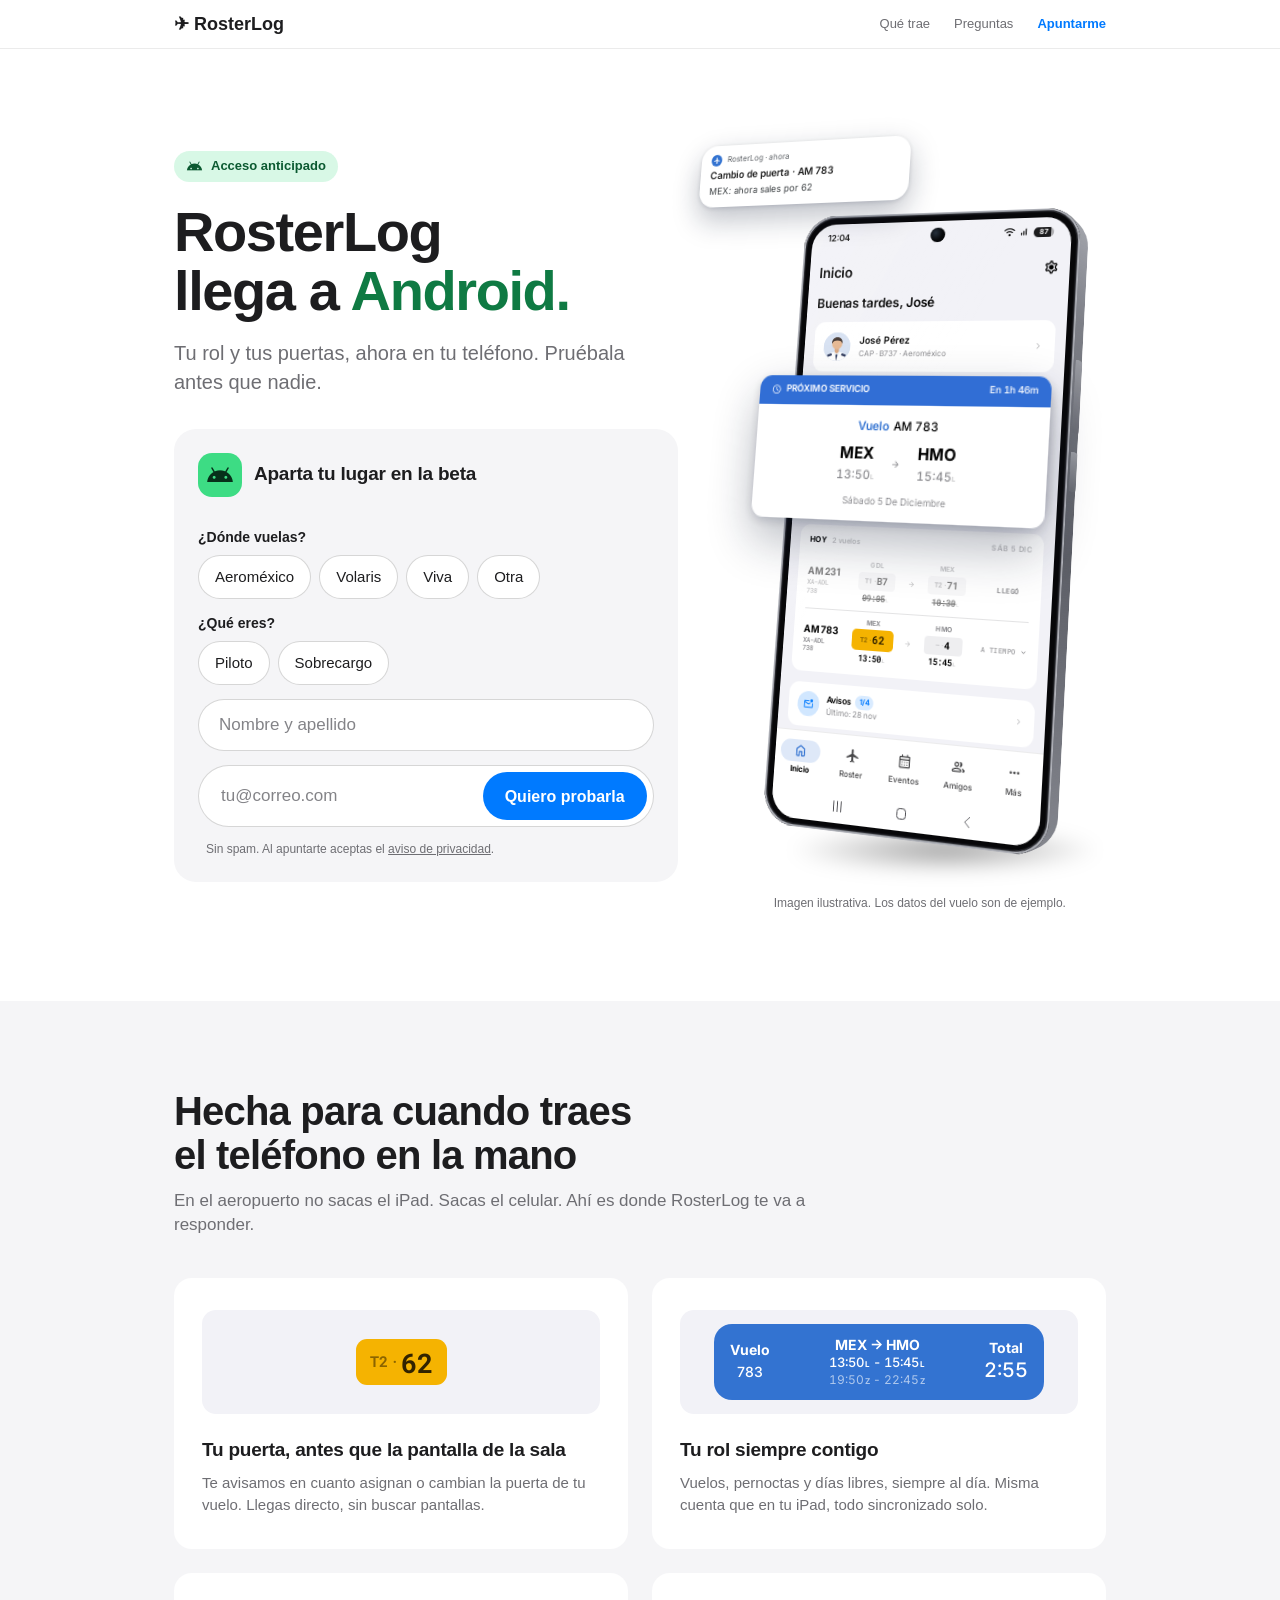
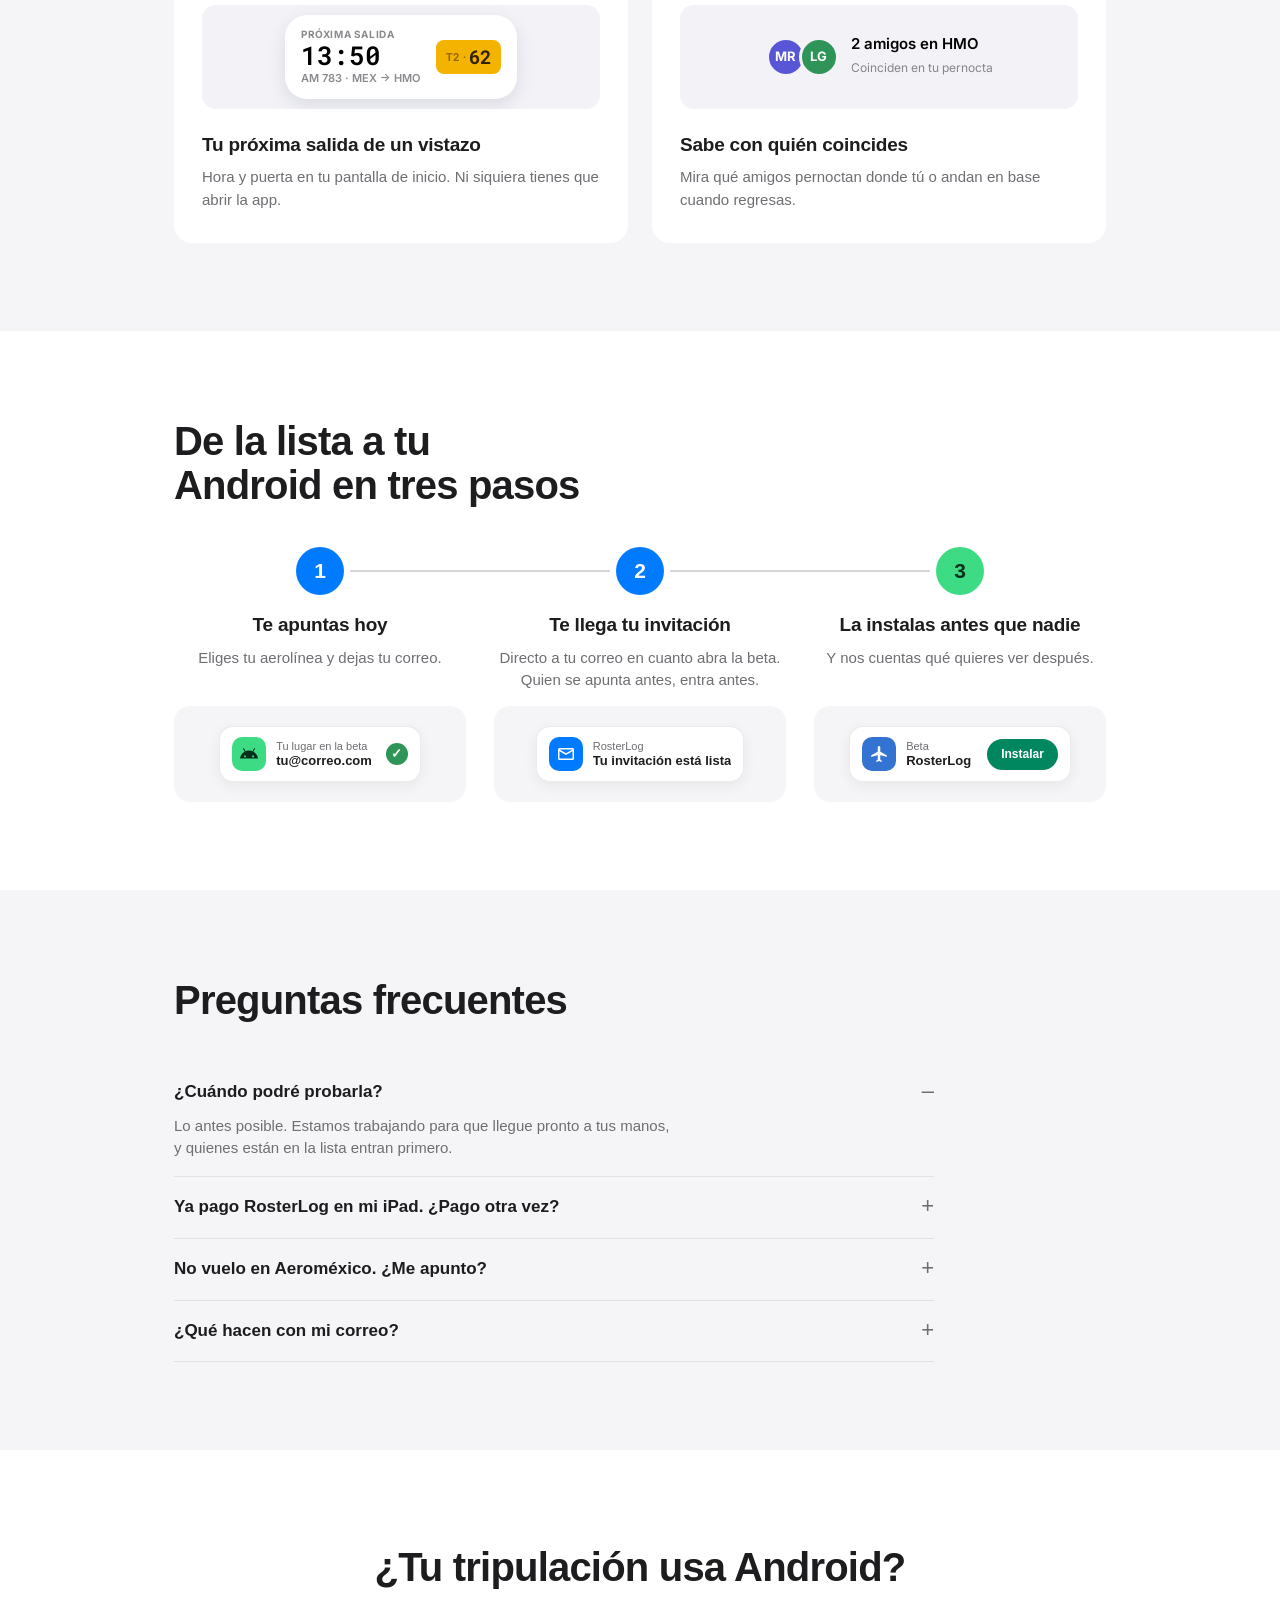
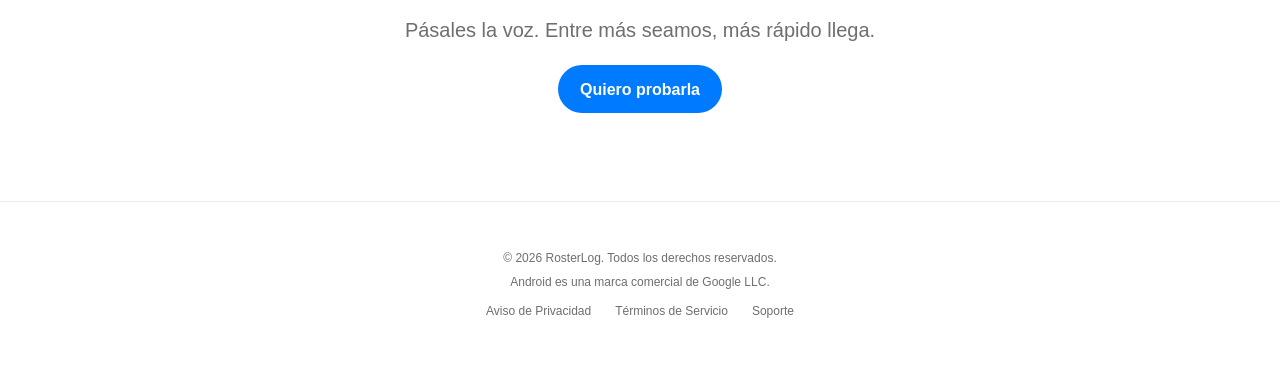
==== android.html @ 56622bab "feat(android): landing de acceso anticipado en /android Formulario (aerolínea, puesto, nombre, corre" ====
<!DOCTYPE html>
<html lang="es" data-endpoint="https://us-central1-rosterlog-app.cloudfunctions.net/androidWaitlistJoin">
<head>
    <meta charset="UTF-8">
    <meta name="viewport" content="width=device-width, initial-scale=1.0, viewport-fit=cover">
    <title>RosterLog para Android — Acceso anticipado</title>
    <meta name="description" content="RosterLog llega a Android. Tu rol y tus puertas en tu teléfono. Apúntate y pruébala antes que nadie.">
    <meta name="theme-color" content="#3DDC84">
    <link rel="canonical" href="https://rosterlog.app/android">
    <!-- Open Graph: es la vista previa que arma WhatsApp al compartir el enlace -->
    <meta property="og:type" content="website">
    <meta property="og:site_name" content="RosterLog">
    <meta property="og:title" content="RosterLog llega a Android">
    <meta property="og:description" content="Tu rol y tus puertas, ahora en tu teléfono. Apúntate y pruébala antes que nadie.">
    <meta property="og:url" content="https://rosterlog.app/android">
    <meta property="og:image" content="https://rosterlog.app/assets/og-android.png">
    <meta property="og:image:width" content="1200">
    <meta property="og:image:height" content="630">
    <meta property="og:image:alt" content="RosterLog en un teléfono Android con la puerta de salida en amarillo">
    <meta property="og:locale" content="es_MX">
    <meta name="twitter:card" content="summary_large_image">
    <meta name="twitter:title" content="RosterLog llega a Android">
    <meta name="twitter:description" content="Tu rol y tus puertas, ahora en tu teléfono. Apúntate y pruébala antes que nadie.">
    <meta name="twitter:image" content="https://rosterlog.app/assets/og-android.png">
    <link rel="preconnect" href="https://fonts.googleapis.com">
    <link rel="preconnect" href="https://fonts.gstatic.com" crossorigin>
    <!-- Analytics (privacy-friendly, sin cookies) -->
    <script defer data-domain="rosterlog.app" src="https://plausible.io/js/script.js"></script>
    <script src="assets/theme.js"></script>
    <link rel="stylesheet" href="https://fonts.googleapis.com/css2?family=Inter:wght@400;500;600;700&family=Roboto+Mono:wght@500;600&display=swap">
    <link rel="stylesheet" href="https://fonts.googleapis.com/css2?family=Material+Symbols+Rounded:opsz,wght,FILL,GRAD@24,400,1,0&icon_names=android,arrow_forward,calendar_month,chevron_right,expand_more,flight,group,home,mail,mark_email_unread,more_horiz,schedule,settings,signal_cellular_alt,wifi&display=block">
<style>
/* Tokens del sitio rosterlog.app (index.html), tal cual */
:root {
  --bg: #ffffff;
  --bg-alt: #f5f5f7;
  --text: #1d1d1f;
  --text-secondary: #6e6e73;
  --accent: #007aff;
  --accent-hover: #0056cc;
  --accent-soft: rgba(0,122,255,0.10);
  --card-bg: #ffffff;
  --border: rgba(0,0,0,0.08);
  --field-border: rgba(0,0,0,0.16);
  --nav-bg: rgba(255,255,255,0.72);
  --ok: #2E9457;
  --danger: #D93838;
  --demo-bg: #fff7e6;
  --demo-text: #7a5a12;
  --android: #0f7a43;
  --android-soft: rgba(61,220,132,0.20);
  --android-ink: #0b5a31;
}
@media (prefers-color-scheme: dark) {
  :root:not([data-theme="light"]) {
    --bg: #000000;
    --bg-alt: #1c1c1e;
    --text: #f5f5f7;
    --text-secondary: #98989d;
    --accent: #0a84ff;
    --accent-hover: #409cff;
    --accent-soft: rgba(10,132,255,0.16);
    --card-bg: #1c1c1e;
    --border: rgba(255,255,255,0.10);
    --field-border: rgba(255,255,255,0.22);
    --nav-bg: rgba(0,0,0,0.72);
    --ok: #4cc47f;
    --danger: #ff6b6b;
    --demo-bg: #2b2413;
    --demo-text: #e9c97a;
    --android: #3DDC84;
    --android-soft: rgba(61,220,132,0.16);
    --android-ink: #3DDC84;
  }
}
:root[data-theme="dark"] {
  --bg: #000000;
  --bg-alt: #1c1c1e;
  --text: #f5f5f7;
  --text-secondary: #98989d;
  --accent: #0a84ff;
  --accent-hover: #409cff;
  --accent-soft: rgba(10,132,255,0.16);
  --card-bg: #1c1c1e;
  --border: rgba(255,255,255,0.10);
  --field-border: rgba(255,255,255,0.22);
  --nav-bg: rgba(0,0,0,0.72);
  --ok: #4cc47f;
  --danger: #ff6b6b;
  --demo-bg: #2b2413;
  --demo-text: #e9c97a;
  --android: #3DDC84;
  --android-soft: rgba(61,220,132,0.16);
  --android-ink: #3DDC84;
}

* { box-sizing: border-box; margin: 0; padding: 0; }
[hidden] { display: none !important; }
body {
  font-family: -apple-system, BlinkMacSystemFont, "SF Pro Display", "SF Pro Text", "Helvetica Neue", Roboto, Arial, sans-serif;
  background: var(--bg);
  color: var(--text);
  font-size: 17px;
  line-height: 1.45;
  -webkit-font-smoothing: antialiased;
}
.wrap { max-width: 980px; margin: 0 auto; padding-inline: 24px; }
@media (max-width: 480px) { .wrap { padding-inline: 16px; } }
a { color: var(--accent); }
:focus-visible { outline: 3px solid var(--accent); outline-offset: 2px; border-radius: 6px; }

/* Nav del sitio */
.nav {
  position: sticky; top: env(safe-area-inset-top, 0px); z-index: 10;
  background: var(--nav-bg);
  -webkit-backdrop-filter: saturate(180%) blur(20px);
  backdrop-filter: saturate(180%) blur(20px);
  border-bottom: 1px solid var(--border);
}
.nav .wrap { display: flex; align-items: center; justify-content: space-between; height: 48px; gap: 16px; }
.logo { font-size: 18px; font-weight: 700; color: var(--text); text-decoration: none; display: flex; align-items: center; gap: 8px; }
.nav-links { display: flex; align-items: center; gap: 24px; }
.nav-links a { font-size: 13px; color: var(--text-secondary); text-decoration: none; }
.nav-links a:hover { color: var(--text); }
.nav-links a.nav-cta { color: var(--accent); font-weight: 600; }
@media (max-width: 560px) { .nav-links a.hide-sm { display: none; } }

/* Hero */
.hero { padding-block: 72px 88px; overflow-x: clip; }
.hero-grid {
  display: grid; gap: 56px; align-items: center;
  grid-template-columns: minmax(0, 1.15fr) minmax(0, 0.85fr);
}
@media (max-width: 820px) {
  .hero { padding-block: 44px 64px; }
  .hero-grid { grid-template-columns: minmax(0, 1fr); gap: 48px; }
}
.badge {
  display: inline-flex; align-items: center; gap: 8px;
  font-size: 13px; font-weight: 600; color: var(--accent);
  background: var(--accent-soft); padding: 6px 12px; border-radius: 999px;
}
h1 {
  font-size: clamp(36px, 5.4vw, 56px); font-weight: 600;
  line-height: 1.05; letter-spacing: -0.025em;
  margin-block: 20px 18px; text-wrap: balance;
}
.lead { font-size: clamp(17px, 1.9vw, 20px); color: var(--text-secondary); max-width: 34em; }

/* Formulario: un solo campo, luego dos toques opcionales */
.badge { color: var(--android-ink); background: var(--android-soft); }
.badge .ms { font-size: 17px; }
h1 .droid { color: var(--android); }
.card { margin-top: 32px; background: var(--bg-alt); border-radius: 22px; padding: 24px; }
@media (max-width: 480px) { .card { padding: 18px; } }
.card-h { display: flex; align-items: center; gap: 12px; margin-bottom: 16px; }
.card-h .droid-i { width: 44px; height: 44px; border-radius: 14px; background: #3DDC84; color: #07301a; display: grid; place-items: center; flex: none; }
.card-h .droid-i .ms { font-size: 28px; }
.card-h b { display: block; font-size: 19px; font-weight: 600; letter-spacing: -0.012em; line-height: 1.2; }
.card-h span.s { font-size: 14px; color: var(--text-secondary); }
form { display: grid; gap: 14px; }
.pill-in { display: flex; gap: 8px; background: var(--card-bg); border: 1.5px solid var(--field-border); border-radius: 999px; padding: 6px; }
.pill-in:focus-within { border-color: var(--accent); box-shadow: 0 0 0 3px var(--accent-soft); }
.pill-in input { flex: 1; min-width: 0; height: 48px; padding-inline: 16px; border: 0; background: transparent; font: inherit; font-size: 17px; color: var(--text); outline: none; border-radius: 999px; }
.pill-in input::placeholder { color: var(--text-secondary); opacity: 0.85; }
.btn { display: inline-flex; justify-content: center; align-items: center; gap: 8px; min-height: 48px; padding: 12px 22px; border: 0; border-radius: 980px; background: var(--accent); color: #fff; font: inherit; font-size: 16px; font-weight: 600; cursor: pointer; white-space: nowrap; text-decoration: none; transition: background 0.2s ease; }
.btn:hover { background: var(--accent-hover); }
@media (max-width: 480px) {
  .pill-in { flex-direction: column; border-radius: 22px; padding: 8px; }
  .pill-in input { text-align: center; }
}
.campo input { width: 100%; height: 52px; padding-inline: 20px; font: inherit; font-size: 17px; color: var(--text); background: var(--card-bg); border: 1.5px solid var(--field-border); border-radius: 999px; outline: none; }
.campo input::placeholder { color: var(--text-secondary); opacity: 0.85; }
.campo input:focus-visible { border-color: var(--accent); box-shadow: 0 0 0 3px var(--accent-soft); }
@media (max-width: 480px) { .campo input { text-align: center; border-radius: 22px; } }
.trampa { position: absolute; left: -9999px; width: 1px; height: 1px; overflow: hidden; }
.btn[disabled] { opacity: 0.6; cursor: progress; }
.sr { position: absolute; width: 1px; height: 1px; overflow: hidden; clip-path: inset(50%); white-space: nowrap; }
.err { font-size: 13px; color: var(--danger); font-weight: 500; padding-left: 8px; }
.fine { font-size: 12px; color: var(--text-secondary); padding-left: 8px; }
.fine a { color: inherit; }

.done { display: grid; gap: 18px; }
.done-h { display: flex; align-items: center; gap: 12px; }
.done-h .check { width: 44px; height: 44px; border-radius: 50%; background: var(--ok); color: #fff; display: grid; place-items: center; font-size: 24px; font-weight: 700; flex: none; }
.done-h h2 { font-size: 21px; font-weight: 600; letter-spacing: -0.015em; line-height: 1.2; }
.done-h p { font-size: 14px; color: var(--text-secondary); }
.q { display: grid; gap: 8px; border: 0; }
.q legend { font-size: 14px; font-weight: 600; color: var(--text); margin-bottom: 8px; }
.q legend small { font-weight: 500; color: var(--text-secondary); font-size: 12px; }
.seg { display: flex; flex-wrap: wrap; gap: 8px; }
.seg input { position: absolute; opacity: 0; pointer-events: none; }
.seg label { min-height: 44px; padding: 10px 16px; display: inline-flex; align-items: center; font-size: 15px; font-weight: 500; color: var(--text); background: var(--card-bg); border: 1px solid var(--field-border); border-radius: 999px; cursor: pointer; }
@media (max-width: 480px) {
  .seg { display: grid; grid-template-columns: 1fr 1fr; }
  .seg label { justify-content: center; }
}
.seg input:checked + label { background: var(--accent); border-color: var(--accent); color: #fff; }
.seg input:focus-visible + label { outline: 3px solid var(--accent); outline-offset: 2px; }
.saved { font-size: 13px; font-weight: 600; color: var(--ok); }
.share { background: var(--card-bg); border: 1px solid var(--border); border-radius: 14px; padding: 12px 14px; font-size: 14px; color: var(--text); }
.share small { display: block; font-size: 12px; color: var(--text-secondary); margin-bottom: 4px; }

/* Galaxy S26 Ultra: cuerpo 78.1 x 163.6 x 7.9 mm, pantalla 6.9" 19.5:9 (73.4 x 159.1 mm).
   --pw = ancho del cuerpo. 1 dp = ancho de pantalla / 412. */
.phone-col { display: grid; justify-items: center; gap: 6px; }
.stage {
  --pw: min(300px, 70vw);
  --dp: calc(var(--pw) * 0.9398 / 412);
  --t: calc(var(--pw) * 0.1012);
  position: relative; display: grid; justify-items: center;
  padding-block: 84px 56px;
  perspective: 1500px; perspective-origin: 50% 42%;
}
.ground {
  position: absolute; left: 50%; bottom: 16px; width: calc(var(--pw) * 1.05); height: 46px;
  transform: translateX(-42%);
  background: radial-gradient(ellipse at center, rgba(0,0,0,0.38), rgba(0,0,0,0) 70%);
  filter: blur(9px);
}
.phone {
  position: relative; width: var(--pw); height: calc(var(--pw) * 2.0948);
  transform-style: preserve-3d;
  transform: rotateY(-21deg) rotateX(7deg) rotateZ(1.2deg);
}
.layer {
  position: absolute; inset: 0; border-radius: calc(var(--pw) * 0.115);
  background: linear-gradient(180deg, #a7a9b0 0%, #7c7e86 18%, #5b5d65 55%, #84868e 100%);
}
.layer .kb { position: absolute; right: calc(var(--pw) * -0.009); width: calc(var(--pw) * 0.02); border-radius: 2px; background: linear-gradient(180deg, #9a9ca3, #6a6c74); }
.layer .kb.vol { top: 24%; height: 11.5%; }
.layer .kb.pwr { top: 38.5%; height: 6%; }
.front {
  position: absolute; inset: 0; border-radius: calc(var(--pw) * 0.115);
  padding: calc(var(--pw) * 0.0288) calc(var(--pw) * 0.0301);
  background: #070709;
  box-shadow: inset 0 0 0 calc(var(--pw) * 0.006) #b3b5bc, inset 0 0 0 calc(var(--pw) * 0.011) #2a2b30;
  transform: translateZ(0.5px);
}
.screen {
  position: relative; overflow: hidden; width: 100%; height: 100%;
  border-radius: calc(var(--pw) * 0.088);
  background: #F2F2F7; color: #000;
  font-family: Inter, Roboto, "Helvetica Neue", Arial, sans-serif;
  display: flex; flex-direction: column;
}
.screen::after {
  content: ""; position: absolute; inset: 0; pointer-events: none;
  background: linear-gradient(118deg, rgba(255,255,255,0.16) 0%, rgba(255,255,255,0.04) 26%, rgba(255,255,255,0) 40%);
}
.ms { font-family: "Material Symbols Rounded"; font-weight: 400; font-style: normal; line-height: 1; letter-spacing: normal; text-transform: none; white-space: nowrap; direction: ltr; -webkit-font-smoothing: antialiased; font-feature-settings: "liga"; }
.mono { font-family: "Roboto Mono", ui-monospace, Menlo, monospace; }
.l2 { color: rgba(60,60,67,0.6); }
.l3 { color: rgba(60,60,67,0.3); }
.cam { position: absolute; top: calc(11 * var(--dp)); left: 50%; width: calc(22 * var(--dp)); height: calc(22 * var(--dp)); margin-left: calc(-11 * var(--dp)); border-radius: 50%; background: radial-gradient(circle at 35% 35%, #26303c 0%, #07080a 55%); z-index: 3; }
.status { flex: none; height: calc(44 * var(--dp)); padding-inline: calc(26 * var(--dp)); display: flex; align-items: center; justify-content: space-between; font-size: calc(14 * var(--dp)); font-weight: 600; }
.status .ms { font-size: calc(17 * var(--dp)); margin-left: calc(4 * var(--dp)); }
.status .sic { display: inline-flex; align-items: center; }
.bat { position: relative; display: inline-grid; place-items: center; width: calc(31 * var(--dp)); height: calc(15 * var(--dp)); margin-left: calc(6 * var(--dp)); border-radius: 999px; background: rgba(0,0,0,0.28); overflow: hidden; }
.bat i { position: absolute; left: 0; top: 0; bottom: 0; width: 87%; background: #1c1c1e; }
.bat b { position: relative; color: #fff; font-size: calc(10.5 * var(--dp)); font-weight: 700; line-height: 1; letter-spacing: -0.01em; }
.topbar { flex: none; height: calc(64 * var(--dp)); padding-inline: calc(16 * var(--dp)); display: flex; align-items: center; justify-content: space-between; }
.topbar .t { font-size: calc(22 * var(--dp)); font-weight: 600; letter-spacing: -0.01em; }
.topbar .ms { font-size: calc(24 * var(--dp)); }
.body { flex: 1; min-height: 0; overflow: hidden; padding: calc(4 * var(--dp)) calc(16 * var(--dp)) 0; display: flex; flex-direction: column; gap: calc(16 * var(--dp)); }
.body > * { flex: none; }
.hello { font-size: calc(20 * var(--dp)); line-height: calc(25 * var(--dp)); font-weight: 600; letter-spacing: -0.01em; }
.acard { background: #fff; border-radius: calc(16 * var(--dp)); overflow: hidden; }

/* Card de perfil: HStack 14, padding 16, foto 44 */
.perfil { display: flex; align-items: center; gap: calc(14 * var(--dp)); padding: calc(16 * var(--dp)); height: calc(76 * var(--dp)); }
.perfil .foto { width: calc(44 * var(--dp)); height: calc(44 * var(--dp)); border-radius: 50%; overflow: hidden; flex: none; background: #d5e0f1; }
.perfil .foto svg { display: block; }
.perfil .foto .ms { font-size: calc(28 * var(--dp)); }
.perfil .n { font-size: calc(15 * var(--dp)); line-height: calc(20 * var(--dp)); font-weight: 600; }
.perfil .d { font-size: calc(12 * var(--dp)); line-height: calc(16 * var(--dp)); margin-top: calc(2 * var(--dp)); }
.perfil .ms.ch { margin-left: auto; font-size: calc(18 * var(--dp)); }

/* Hueco que deja la card de servicio al salirse de la pantalla */
.slot { height: calc(176 * var(--dp)); margin-block: calc(12 * var(--dp)); border-radius: calc(16 * var(--dp)); background: rgba(20,25,40,0.16); filter: blur(calc(9 * var(--dp))); }

/* Card PRÓXIMO SERVICIO (HomeView): header brand 0.85, cuerpo VStack 12 con padding 16 */
.prox { width: calc(380 * var(--dp)); background: #fff; border-radius: calc(16 * var(--dp)); overflow: hidden; color: #000; font-family: Inter, Roboto, "Helvetica Neue", Arial, sans-serif; }
.prox-h { background: #316ED5; color: rgba(255,255,255,0.9); height: calc(36 * var(--dp)); padding-inline: calc(16 * var(--dp)); display: flex; align-items: center; justify-content: space-between; font-size: calc(12 * var(--dp)); font-weight: 700; }
.prox-h span:first-child { display: inline-flex; align-items: center; gap: calc(6 * var(--dp)); }
.prox-h .ms { font-size: calc(14 * var(--dp)); }
.prox-h .cnt { font-weight: 600; font-variant-numeric: tabular-nums; }
.prox-b { padding: calc(16 * var(--dp)); display: grid; gap: calc(12 * var(--dp)); justify-items: center; text-align: center; }
.prox-t { display: flex; gap: calc(6 * var(--dp)); font-size: calc(15 * var(--dp)); line-height: calc(20 * var(--dp)); }
.prox-t b { color: #3373D1; font-weight: 600; }
.prox-t span { font-weight: 500; font-variant-numeric: tabular-nums; }
.ruta { display: flex; align-items: center; gap: calc(20 * var(--dp)); }
.ruta .col b { display: block; font-size: calc(20 * var(--dp)); line-height: calc(26 * var(--dp)); font-weight: 700; }
.ruta .col span { display: block; margin-top: calc(2 * var(--dp)); font-size: calc(15 * var(--dp)); line-height: calc(20 * var(--dp)); font-weight: 500; font-variant-numeric: tabular-nums; }
.ruta .col i { font-style: normal; font-size: calc(8 * var(--dp)); font-weight: 700; margin-left: calc(1 * var(--dp)); }
.ruta > .ms { font-size: calc(14 * var(--dp)); }
.prox-f { font-size: calc(12 * var(--dp)); line-height: calc(16 * var(--dp)); }

/* Tablero HOY (TableroDiaCard), fila de iPhone */
.tab-h { display: flex; align-items: baseline; gap: calc(8 * var(--dp)); padding: calc(14 * var(--dp)) calc(16 * var(--dp)) calc(10 * var(--dp)); line-height: calc(16 * var(--dp)); }
.tab-h b { font-size: calc(12 * var(--dp)); font-weight: 700; letter-spacing: 0.07em; }
.tab-h .c { font-size: calc(11 * var(--dp)); font-weight: 600; }
.tab-h .f { margin-left: auto; font-size: calc(11 * var(--dp)); font-weight: 700; letter-spacing: 0.055em; }
.tab-div { height: 1px; background: rgba(60,60,67,0.14); }
.fila { display: flex; align-items: center; gap: calc(8 * var(--dp)); padding: calc(10 * var(--dp)) calc(16 * var(--dp)); }
.fila .vuelo { width: calc(64 * var(--dp)); flex: none; display: grid; gap: calc(1 * var(--dp)); }
.fila .vuelo b { font-size: calc(15 * var(--dp)); font-weight: 700; letter-spacing: -0.013em; line-height: calc(19 * var(--dp)); }
.fila .vuelo span { font-size: calc(9.5 * var(--dp)); line-height: calc(12 * var(--dp)); font-weight: 500; }
.fila .est { flex: 1; min-width: 0; display: grid; gap: calc(4 * var(--dp)); justify-items: center; }
.fila .est .iata { font-size: calc(10 * var(--dp)); font-weight: 700; letter-spacing: 0.04em; line-height: calc(12 * var(--dp)); }
.fila .est .h { font-size: calc(12.5 * var(--dp)); font-weight: 600; line-height: calc(15 * var(--dp)); }
.fila .est .h i { font-style: normal; font-size: calc(7 * var(--dp)); font-weight: 700; margin-left: calc(1 * var(--dp)); font-family: Inter, sans-serif; }
.fila > .ms { font-size: calc(13 * var(--dp)); flex: none; }
.fila .estado { width: calc(78 * var(--dp)); flex: none; display: flex; justify-content: flex-end; align-items: center; gap: calc(5 * var(--dp)); font-size: calc(10 * var(--dp)); font-weight: 700; letter-spacing: 0.06em; color: rgba(60,60,67,0.45); }
.fila .estado .ms { font-size: calc(13 * var(--dp)); width: calc(12 * var(--dp)); color: rgba(60,60,67,0.6); }
.gate { display: inline-flex; align-items: center; justify-content: center; gap: calc(1 * var(--dp)); min-width: calc(58 * var(--dp)); height: calc(26 * var(--dp)); padding-inline: calc(6 * var(--dp)); border-radius: calc(6 * var(--dp)); background: rgba(118,118,128,0.12); font-weight: 700; font-size: calc(14 * var(--dp)); color: rgba(60,60,67,0.42); }
.gate small { font-size: calc(10 * var(--dp)); font-weight: 700; color: rgba(60,60,67,0.24); }
.gate.dato { color: #000; }
.gate.dato small { color: rgba(60,60,67,0.6); }
.gate.dato.sinterm small { color: rgba(60,60,67,0.24); }
.fila.pasado .vuelo, .fila.pasado .est { opacity: 0.5; }
.fila.pasado .h s { text-decoration-thickness: calc(1.2 * var(--dp)); }
.fila .estado.llego { color: rgba(60,60,67,0.6); }
.tab-div.in { margin-inline: calc(16 * var(--dp)); }
.tab-fin { height: calc(6 * var(--dp)); }
.gate.pro { min-width: calc(66 * var(--dp)); height: calc(30 * var(--dp)); padding-inline: calc(5 * var(--dp)); border-radius: calc(7 * var(--dp)); background: #F5B301; color: rgba(23,15,0,0.88); font-size: calc(16 * var(--dp)); font-weight: 800; }
.gate.pro small { color: rgba(23,15,0,0.48); font-weight: 800; }

/* Card de Avisos */
.avisos { display: flex; align-items: center; gap: calc(12 * var(--dp)); padding: calc(14 * var(--dp)); }
.avisos .ci { width: calc(36 * var(--dp)); height: calc(36 * var(--dp)); border-radius: 50%; background: rgba(0,122,255,0.18); color: #007AFF; display: grid; place-items: center; flex: none; }
.avisos .ci .ms { font-size: calc(18 * var(--dp)); }
.avisos .tt { display: flex; align-items: center; gap: calc(6 * var(--dp)); font-size: calc(13 * var(--dp)); font-weight: 600; line-height: calc(18 * var(--dp)); }
.avisos .tt em { font-style: normal; font-size: calc(11 * var(--dp)); font-weight: 700; color: #007AFF; background: rgba(0,122,255,0.15); border-radius: 999px; padding: calc(1 * var(--dp)) calc(6 * var(--dp)); }
.avisos .ss { font-size: calc(12 * var(--dp)); line-height: calc(16 * var(--dp)); }
.avisos > .ms { margin-left: auto; font-size: calc(16 * var(--dp)); }

.bottom { flex: none; height: calc(80 * var(--dp)); background: #fff; border-top: 1px solid rgba(60,60,67,0.10); display: grid; grid-template-columns: repeat(5, 1fr); align-items: center; text-align: center; font-size: calc(12 * var(--dp)); font-weight: 500; color: #48484a; }
.bottom div { display: grid; gap: calc(4 * var(--dp)); justify-items: center; }
.bottom .pill { width: calc(64 * var(--dp)); height: calc(32 * var(--dp)); border-radius: 999px; display: grid; place-items: center; }
.bottom .ms { font-size: calc(24 * var(--dp)); }
.bottom .on { color: #000; font-weight: 700; }
.bottom .on .pill { background: rgba(51,115,209,0.16); color: #3373D1; }
.sysnav { flex: none; height: calc(48 * var(--dp)); background: #fff; display: grid; grid-template-columns: repeat(3, 1fr); align-items: center; justify-items: center; padding-inline: calc(56 * var(--dp)); color: #4a4a4f; }
.sysnav .rec { display: inline-flex; gap: calc(4 * var(--dp)); }
.sysnav .rec i { width: calc(2 * var(--dp)); height: calc(15 * var(--dp)); border-radius: 1px; background: currentColor; }
.sysnav .hom { width: calc(16 * var(--dp)); height: calc(16 * var(--dp)); border: calc(2 * var(--dp)) solid currentColor; border-radius: calc(5 * var(--dp)); }
.sysnav .bck { width: calc(11 * var(--dp)); height: calc(11 * var(--dp)); border-left: calc(2 * var(--dp)) solid currentColor; border-bottom: calc(2 * var(--dp)) solid currentColor; border-radius: calc(1.5 * var(--dp)); transform: translateX(25%) rotate(45deg); }

/* Lo que se sale del teléfono */
.pop {
  position: absolute; z-index: 5;
  left: calc(var(--pw) * 0.0301 + 16 * var(--dp));
  top: calc(var(--pw) * 0.0288 + 266 * var(--dp));
  transform: translateZ(74px) scale(1.16);
  border-radius: calc(16 * var(--dp));
  box-shadow: 0 calc(26 * var(--dp)) calc(60 * var(--dp)) rgba(15,25,50,0.30), 0 calc(4 * var(--dp)) calc(12 * var(--dp)) rgba(15,25,50,0.16);
}
.notif {
  position: absolute; z-index: 6; width: calc(330 * var(--dp));
  left: calc(var(--pw) * -0.22); top: calc(var(--pw) * -0.15);
  transform: translateZ(112px);
  background: #fff; color: #1f1f1f; border-radius: calc(24 * var(--dp)); padding: calc(13 * var(--dp)) calc(16 * var(--dp));
  font-family: Inter, Roboto, "Helvetica Neue", Arial, sans-serif;
  box-shadow: 0 calc(18 * var(--dp)) calc(44 * var(--dp)) rgba(15,25,50,0.28), 0 calc(2 * var(--dp)) calc(8 * var(--dp)) rgba(15,25,50,0.14);
  display: grid; gap: calc(3 * var(--dp));
}
.notif .app { display: flex; align-items: center; gap: calc(8 * var(--dp)); font-size: calc(12 * var(--dp)); color: #5f6368; }
.notif .app i { width: calc(18 * var(--dp)); height: calc(18 * var(--dp)); border-radius: 50%; background: #3373D1; display: grid; place-items: center; font-style: normal; }
.notif .app i .ms { font-size: calc(12 * var(--dp)); color: #fff; }
.notif b { font-size: calc(15 * var(--dp)); font-weight: 600; }
.notif p { font-size: calc(14 * var(--dp)); color: #3c4043; }
@media (prefers-reduced-motion: no-preference) {
  .pop { animation: flota 7s ease-in-out infinite; }
  .notif { animation: flota2 7s ease-in-out -2.5s infinite; }
  @keyframes flota { 0%, 100% { transform: translateZ(74px) scale(1.16); } 50% { transform: translateZ(90px) scale(1.16); } }
  @keyframes flota2 { 0%, 100% { transform: translateZ(112px); } 50% { transform: translateZ(98px); } }
}
.cap { font-size: 12px; color: var(--text-secondary); text-align: center; max-width: 30em; }
@media (max-width: 820px) { .notif { left: calc(var(--pw) * -0.08); } }

/* Secciones */
.sec { padding-block: 88px; }
.sec.alt { background: var(--bg-alt); }
.sec-h { max-width: 640px; margin-bottom: 40px; }
.sec-h h2 { font-size: clamp(28px, 4vw, 40px); font-weight: 600; letter-spacing: -0.02em; line-height: 1.1; text-wrap: balance; }
.sec-h p { margin-top: 12px; color: var(--text-secondary); }
.grid { display: grid; grid-template-columns: repeat(2, minmax(0, 1fr)); gap: 24px; }
@media (max-width: 640px) { .grid { grid-template-columns: minmax(0, 1fr); } }
.feat { background: var(--bg-alt); border-radius: 18px; padding: 32px 28px; }
.sec.alt .feat { background: var(--card-bg); }
.feat h3 { font-size: 19px; font-weight: 600; letter-spacing: -0.012em; margin-bottom: 8px; }
.feat p { font-size: 15px; color: var(--text-secondary); line-height: 1.5; }
/* Mini previews de la app dentro de cada tarjeta. Colores fijos: son recortes de la app en claro */
.pv { height: 104px; border-radius: 14px; background: #F2F2F7; color: #000; display: grid; place-items: center; margin-bottom: 22px; overflow: hidden; font-family: Inter, Roboto, "Helvetica Neue", Arial, sans-serif; }
.pv .mono { font-family: "Roboto Mono", ui-monospace, Menlo, monospace; }
.pv-gate { display: grid; justify-items: center; gap: 6px; }
.pv-gate .chip { display: inline-flex; align-items: center; gap: 2px; height: 46px; padding-inline: 14px; border-radius: 11px; background: #F5B301; color: rgba(23,15,0,0.88); font-size: 27px; font-weight: 800; }
.pv-gate .chip small { font-size: 15px; font-weight: 800; color: rgba(23,15,0,0.48); }
.pv-rol { width: min(100% - 28px, 330px); background: #3373D1; color: #fff; border-radius: 18px; padding: 12px 16px; display: grid; grid-template-columns: auto 1fr auto; align-items: center; gap: 10px; text-align: center; }
.pv-rol b { display: block; font-size: 14px; font-weight: 700; line-height: 1.25; }
.pv-rol .n { font-size: 14px; font-weight: 500; }
.pv-rol .h { font-size: 13px; font-weight: 500; line-height: 1.35; font-variant-numeric: tabular-nums; }
.pv-rol .z { font-size: 12px; color: rgba(255,255,255,0.6); line-height: 1.35; font-variant-numeric: tabular-nums; }
.pv-rol i { font-style: normal; font-size: 8px; font-weight: 700; margin-left: 1px; }
.pv-rol .t { font-size: 20px; font-weight: 500; font-variant-numeric: tabular-nums; }
.pv-rol b, .pv-rol .h, .pv-rol .z { white-space: nowrap; }
.pv-wid { background: #fff; border-radius: 22px; padding: 12px 16px; display: flex; align-items: center; gap: 16px; box-shadow: 0 6px 18px rgba(15,25,50,0.10); }
.pv-wid .l { font-size: 10px; font-weight: 700; letter-spacing: 0.06em; color: rgba(60,60,67,0.6); }
.pv-wid .hr { font-size: 26px; font-weight: 600; line-height: 1.1; }
.pv-wid .r { font-size: 11px; font-weight: 600; color: rgba(60,60,67,0.6); margin-top: 1px; }
.pv-wid .chip { display: inline-flex; align-items: center; gap: 1px; height: 34px; padding-inline: 10px; border-radius: 8px; background: #F5B301; color: rgba(23,15,0,0.88); font-size: 19px; font-weight: 800; }
.pv-wid .chip small { font-size: 11px; font-weight: 800; color: rgba(23,15,0,0.48); }
.pv-wid { max-width: calc(100% - 20px); }
.pv-am { display: flex; align-items: center; gap: 12px; }
.pv-am .st { display: flex; }
.pv-am .st span { width: 40px; height: 40px; border-radius: 50%; border: 3px solid #F2F2F7; margin-left: -7px; display: grid; place-items: center; color: #fff; font-size: 13px; font-weight: 700; letter-spacing: 0.01em; }
.pv-am .st span:first-child { margin-left: 0; }
.pv-am b { display: block; font-size: 15px; font-weight: 600; line-height: 1.25; }
.pv-am small { font-size: 12px; color: rgba(60,60,67,0.6); }

@media (max-width: 380px) {
  .pv-rol { width: calc(100% - 16px); padding: 10px 8px; gap: 6px; border-radius: 16px; }
  .pv-rol b, .pv-rol .n { font-size: 13px; }
  .pv-rol .h { font-size: 12px; }
  .pv-rol .z { font-size: 11px; }
  .pv-rol .t { font-size: 17px; }
  .pv-wid { gap: 10px; padding: 10px 12px; border-radius: 18px; }
  .pv-wid .hr { font-size: 22px; }
  .pv-wid .r { font-size: 10px; }
  .pv-wid .chip { height: 30px; font-size: 17px; padding-inline: 8px; }
  .pv-am { gap: 8px; }
  .pv-am b { font-size: 14px; }
  .pv-am small { font-size: 11px; }
  .mini { gap: 8px; padding: 9px 10px; }
  .mini .ico { width: 30px; height: 30px; border-radius: 9px; }
  .mini .ico .ms { font-size: 18px; }
  .mini .tx b { font-size: 12px; }
  .mini .get { margin-left: 0; padding: 6px 9px; font-size: 11px; }
  .step.fin .mini .tx { flex: none; }
  .step .tile { padding-inline: 8px; }
}
.steps { display: grid; grid-template-columns: repeat(3, minmax(0, 1fr)); gap: 28px; }
.step { position: relative; display: grid; gap: 16px; align-content: start; justify-items: center; text-align: center; }
.step .num { position: relative; z-index: 1; width: 48px; height: 48px; border-radius: 50%; background: var(--accent); color: #fff; font-size: 21px; font-weight: 700; display: grid; place-items: center; box-shadow: 0 0 0 6px var(--bg); }
.step.fin .num { background: #3DDC84; color: #07301a; }
.step:not(:last-child)::before { content: ""; position: absolute; top: 23px; left: calc(50% + 24px); width: calc(100% + 28px - 48px); height: 2px; background: var(--field-border); }
.step .tile { width: 100%; height: 96px; border-radius: 16px; background: var(--bg-alt); display: grid; grid-template-columns: minmax(0, auto); justify-content: center; align-items: center; padding-inline: 12px; }
.step .mini { text-align: left; }
.step h3 { font-size: 19px; font-weight: 600; letter-spacing: -0.012em; }
.step p { font-size: 15px; color: var(--text-secondary); margin-top: -8px; min-height: 2.9em; }
.mini { display: flex; align-items: center; gap: 10px; min-width: 0; max-width: 100%; background: var(--card-bg); border: 1px solid var(--border); border-radius: 14px; padding: 10px 12px; box-shadow: 0 4px 14px rgba(15,25,50,0.06); }
.mini .ico { width: 34px; height: 34px; border-radius: 10px; display: grid; place-items: center; flex: none; color: #fff; }
.mini .ico .ms { font-size: 20px; }
.mini .tx { min-width: 0; }
.mini .tx small { display: block; font-size: 11px; color: var(--text-secondary); line-height: 1.3; white-space: nowrap; overflow: hidden; text-overflow: ellipsis; }
.mini .tx b { display: block; font-size: 13px; font-weight: 600; line-height: 1.3; white-space: nowrap; overflow: hidden; text-overflow: ellipsis; }
.mini .ok { margin-left: 4px; width: 22px; height: 22px; border-radius: 50%; background: var(--ok); color: #fff; font-size: 13px; font-weight: 700; display: grid; place-items: center; flex: none; }
.mini .get { margin-left: 6px; background: #01875f; color: #fff; font-size: 12px; font-weight: 600; padding: 7px 14px; border-radius: 999px; flex: none; }
@media (max-width: 720px) {
  .steps { grid-template-columns: minmax(0, 1fr); gap: 32px; }
  .step { grid-template-columns: 48px minmax(0, 1fr); column-gap: 16px; row-gap: 12px; justify-items: start; text-align: left; }
  .step .num { grid-row: 1 / span 3; }
  .step > :not(.num) { grid-column: 2; }
  .step:not(:last-child)::before { top: 48px; bottom: -32px; left: 23px; width: 2px; height: auto; }
  .step h3 { margin-top: 10px; }
  .step p { min-height: 0; }
}

.faq { max-width: 760px; display: grid; gap: 0; }
details { border-bottom: 1px solid var(--border); padding-block: 18px; }
summary { cursor: pointer; font-size: 17px; font-weight: 600; list-style: none; display: flex; justify-content: space-between; gap: 16px; }
summary::-webkit-details-marker { display: none; }
summary::after { content: "+"; color: var(--text-secondary); font-weight: 400; font-size: 22px; line-height: 1; }
details[open] summary::after { content: "–"; }
details p { margin-top: 10px; font-size: 15px; color: var(--text-secondary); max-width: 60ch; }

.closing { text-align: center; display: grid; gap: 20px; justify-items: center; }
.closing h2 { font-size: clamp(28px, 4vw, 40px); font-weight: 600; letter-spacing: -0.02em; text-wrap: balance; }
.closing a.btn { text-decoration: none; }
footer { padding-block: 48px; border-top: 1px solid var(--border); text-align: center; font-size: 12px; color: var(--text-secondary); }
footer .fl { display: flex; justify-content: center; gap: 24px; flex-wrap: wrap; margin-top: 12px; }
footer a { color: var(--text-secondary); text-decoration: none; }
</style>
</head>
<body>

<nav class="nav" aria-label="Principal">
  <div class="wrap">
    <a class="logo" href="/">&#9992; RosterLog</a>
    <div class="nav-links">
      <a class="hide-sm" href="#incluye">Qué trae</a>
      <a class="hide-sm" href="#preguntas">Preguntas</a>
      <a class="nav-cta" href="#lista">Apuntarme</a>
    </div>
  </div>
</nav>

<main id="top">
  <section class="hero">
    <div class="wrap hero-grid">
      <div>
        <span class="badge"><span class="ms">android</span>Acceso anticipado</span>
        <h1>RosterLog llega a <span class="droid">Android.</span></h1>
        <p class="lead">Tu rol y tus puertas, ahora en tu teléfono. Pruébala antes que nadie.</p>

        <div class="card" id="lista">
          <form id="f" novalidate>
            <div class="card-h">
              <div class="droid-i"><span class="ms">android</span></div>
              <div><b>Aparta tu lugar en la beta</b></div>
            </div>
            <fieldset class="q">
              <legend>¿Dónde vuelas?</legend>
              <div class="seg">
                <input type="radio" name="aerolinea" id="a-amx" value="AMX"><label for="a-amx">Aeroméxico</label>
                <input type="radio" name="aerolinea" id="a-vol" value="VOLARIS"><label for="a-vol">Volaris</label>
                <input type="radio" name="aerolinea" id="a-viv" value="VIVA"><label for="a-viv">Viva</label>
                <input type="radio" name="aerolinea" id="a-otr" value="OTRA"><label for="a-otr">Otra</label>
              </div>
            </fieldset>
            <fieldset class="q">
              <legend>¿Qué eres?</legend>
              <div class="seg">
                <input type="radio" name="puesto" id="p-pil" value="PILOTO"><label for="p-pil">Piloto</label>
                <input type="radio" name="puesto" id="p-sob" value="SOBRECARGO"><label for="p-sob">Sobrecargo</label>
              </div>
            </fieldset>
            <div class="campo">
              <label class="sr" for="nombre">Nombre y apellido</label>
              <input id="nombre" name="nombre" type="text" autocomplete="name" autocapitalize="words" placeholder="Nombre y apellido" maxlength="80" required>
            </div>
            <div class="trampa" aria-hidden="true"><label for="sitio">Deja este campo vacío</label><input id="sitio" name="sitio" type="text" tabindex="-1" autocomplete="off"></div>
            <label class="sr" for="correo">Tu correo</label>
            <div class="pill-in">
              <input id="correo" name="correo" type="email" inputmode="email" autocomplete="email" placeholder="tu@correo.com" required>
              <button class="btn" type="submit" id="enviar">Quiero probarla</button>
            </div>
            <p class="err" id="err" role="alert" hidden></p>
            <p class="fine">Sin spam. Al apuntarte aceptas el <a href="privacy.html">aviso de privacidad</a>.</p>
          </form>

          <div class="done" id="done" hidden>
            <div class="done-h">
              <div class="check" aria-hidden="true">&#10003;</div>
              <div><h2 id="done-t" tabindex="-1">Listo, ya tienes lugar.</h2><p id="done-p"></p></div>
            </div>
            <div class="share"><small>Pásalo a tu tripulación</small>RosterLog ya viene para Android. Aparta tu lugar: rosterlog.app/android</div>
          </div>
        </div>
      </div>

      <div class="phone-col">
        <div class="stage" role="img" aria-label="RosterLog en un teléfono Android: la tarjeta del próximo servicio y un aviso de cambio de puerta salen de la pantalla">
          <div class="ground"></div>
          <div class="phone" id="phone" aria-hidden="true">
            <div class="front">
              <div class="screen">
                <div class="cam"></div>
                <div class="status"><span>12:04</span><span class="sic"><span class="ms">wifi</span><span class="ms">signal_cellular_alt</span><span class="bat"><i></i><b>87</b></span></span></div>
                <div class="topbar"><span class="t">Inicio</span><span class="ms">settings</span></div>
                <div class="body">
                  <div class="hello">Buenas tardes, José</div>
                  <div class="acard perfil">
                    <div class="foto"><svg viewBox="0 0 44 44" width="100%" height="100%" aria-hidden="true"><rect width="44" height="44" fill="#d5e0f1"/><path d="M4 44c0-9.5 8-14.5 18-14.5S40 34.500 40 44z" fill="#ffffff"/><rect x="18.500" y="23" width="7" height="9" rx="3" fill="#d6a27a"/><path d="M18.500 30.500l3.500 3 3.500-3 1.500 1.500-3 4h-4l-3-4z" fill="#eef2f8"/><path d="M22 33l-1.700 2.200L22 44l1.700-8.800z" fill="#243054"/><rect x="6.500" y="33" width="8" height="3.400" rx="1.200" transform="rotate(-20 10.500 34.700)" fill="#243054"/><rect x="29.500" y="33" width="8" height="3.400" rx="1.200" transform="rotate(20 33.500 34.700)" fill="#243054"/><circle cx="22" cy="17.500" r="8.500" fill="#e4b48c"/><path d="M13.200 17.500c-.4-6.500 3.800-10.300 8.800-10.300s9.200 3.800 8.800 10.300c-1.600-3.400-4-5-8.800-5s-7.200 1.600-8.800 5z" fill="#3a2d27"/></svg></div>
                    <div><div class="n">José Pérez</div><div class="d l2">CAP · B737 · Aeroméxico</div></div>
                    <span class="ms ch l3">chevron_right</span>
                  </div>
                  <div class="slot"></div>
                  <div class="acard">
                    <div class="tab-h"><b>HOY</b><span class="c l3">2 vuelos</span><span class="f l3" id="d-hoy">LUN 21 SEP</span></div>
                    <div class="fila pasado">
                      <div class="vuelo"><b>AM 231</b><span class="mono l2">XA-ADL</span><span class="mono l2">738</span></div>
                      <div class="est"><span class="iata l2">GDL</span><span class="gate dato mono"><small>T1</small><small>·</small>B7</span><span class="h mono"><s>09:05</s><i class="l3">L</i></span></div>
                      <span class="ms l3">arrow_forward</span>
                      <div class="est"><span class="iata l2">MEX</span><span class="gate dato mono"><small>T2</small><small>·</small>71</span><span class="h mono"><s>10:30</s><i class="l3">L</i></span></div>
                      <div class="estado llego mono">LLEGÓ<span class="ms"></span></div>
                    </div>
                    <div class="tab-div in"></div>
                    <div class="fila">
                      <div class="vuelo"><b>AM 783</b><span class="mono l2">XA-ADL</span><span class="mono l2">738</span></div>
                      <div class="est"><span class="iata l2">MEX</span><span class="gate pro mono"><small>T2</small><small>·</small>62</span><span class="h mono">13:50<i class="l3">L</i></span></div>
                      <span class="ms l3">arrow_forward</span>
                      <div class="est"><span class="iata l2">HMO</span><span class="gate dato sinterm mono"><small>–</small><small>·</small>4</span><span class="h mono">15:45<i class="l3">L</i></span></div>
                      <div class="estado mono">A TIEMPO<span class="ms">expand_more</span></div>
                    </div>
                    <div class="tab-fin"></div>
                  </div>
                  <div class="acard avisos">
                    <div class="ci"><span class="ms">mark_email_unread</span></div>
                    <div><div class="tt">Avisos<em>1/4</em></div><div class="ss l2" id="d-aviso">Último: 14 sep</div></div>
                    <span class="ms l3">chevron_right</span>
                  </div>
                </div>
                <div class="bottom">
                  <div class="on"><span class="pill"><span class="ms">home</span></span>Inicio</div>
                  <div><span class="pill"><span class="ms">flight</span></span>Roster</div>
                  <div><span class="pill"><span class="ms">calendar_month</span></span>Eventos</div>
                  <div><span class="pill"><span class="ms">group</span></span>Amigos</div>
                  <div><span class="pill"><span class="ms">more_horiz</span></span>Más</div>
                </div>
                <div class="sysnav"><span class="rec"><i></i><i></i><i></i></span><span class="hom"></span><span class="bck"></span></div>
              </div>
            </div>

            <div class="prox pop">
              <div class="prox-h"><span><span class="ms">schedule</span>PRÓXIMO SERVICIO</span><span class="cnt">En 1h 46m</span></div>
              <div class="prox-b">
                <div class="prox-t"><b>Vuelo</b><span>AM 783</span></div>
                <div class="ruta">
                  <div class="col"><b>MEX</b><span class="l2">13:50<i class="l3">L</i></span></div>
                  <span class="ms l2">arrow_forward</span>
                  <div class="col"><b>HMO</b><span class="l2">15:45<i class="l3">L</i></span></div>
                </div>
                <div class="prox-f l2" id="d-largo">Lunes 21 De Septiembre</div>
              </div>
            </div>

            <div class="notif">
              <div class="app"><i><span class="ms">flight</span></i>RosterLog · ahora</div>
              <b>Cambio de puerta · AM 783</b>
              <p>MEX: ahora sales por 62</p>
            </div>
          </div>
        </div>
        <p class="cap">Imagen ilustrativa. Los datos del vuelo son de ejemplo.</p>
      </div>
    </div>
  </section>

  <section class="sec alt" id="incluye">
    <div class="wrap">
      <div class="sec-h">
        <h2>Hecha para cuando traes el teléfono en la mano</h2>
        <p>En el aeropuerto no sacas el iPad. Sacas el celular. Ahí es donde RosterLog te va a responder.</p>
      </div>
      <div class="grid">
        <div class="feat">
          <div class="pv" aria-hidden="true"><div class="pv-gate"><span class="chip mono"><small>T2</small><small>·</small>62</span></div></div>
          <h3>Tu puerta, antes que la pantalla de la sala</h3>
          <p>Te avisamos en cuanto asignan o cambian la puerta de tu vuelo. Llegas directo, sin buscar pantallas.</p>
        </div>
        <div class="feat">
          <div class="pv" aria-hidden="true"><div class="pv-rol"><div><b>Vuelo</b><span class="n">783</span></div><div><b>MEX → HMO</b><div class="h">13:50<i>L</i> - 15:45<i>L</i></div><div class="z">19:50<i>Z</i> - 22:45<i>Z</i></div></div><div><b>Total</b><span class="t">2:55</span></div></div></div>
          <h3>Tu rol siempre contigo</h3>
          <p>Vuelos, pernoctas y días libres, siempre al día. Misma cuenta que en tu iPad, todo sincronizado solo.</p>
        </div>
        <div class="feat">
          <div class="pv" aria-hidden="true"><div class="pv-wid"><div><div class="l">PRÓXIMA SALIDA</div><div class="hr mono">13:50</div><div class="r">AM 783 · MEX → HMO</div></div><span class="chip mono"><small>T2</small><small>·</small>62</span></div></div>
          <h3>Tu próxima salida de un vistazo</h3>
          <p>Hora y puerta en tu pantalla de inicio. Ni siquiera tienes que abrir la app.</p>
        </div>
        <div class="feat">
          <div class="pv" aria-hidden="true"><div class="pv-am"><div class="st"><span style="background:#5856D6">MR</span><span style="background:#2E9457">LG</span></div><div><b>2 amigos en HMO</b><small>Coinciden en tu pernocta</small></div></div></div>
          <h3>Sabe con quién coincides</h3>
          <p>Mira qué amigos pernoctan donde tú o andan en base cuando regresas.</p>
        </div>
      </div>
    </div>
  </section>

  <section class="sec">
    <div class="wrap">
      <div class="sec-h"><h2>De la lista a tu Android en tres pasos</h2></div>
      <div class="steps">
        <div class="step">
          <span class="num">1</span>
          <h3>Te apuntas hoy</h3>
          <p>Eliges tu aerolínea y dejas tu correo.</p>
          <div class="tile" aria-hidden="true"><div class="mini"><span class="ico" style="background:#3DDC84;color:#07301a"><span class="ms">android</span></span><div class="tx"><small>Tu lugar en la beta</small><b>tu@correo.com</b></div><span class="ok">&#10003;</span></div></div>
        </div>
        <div class="step">
          <span class="num">2</span>
          <h3>Te llega tu invitación</h3>
          <p>Directo a tu correo en cuanto abra la beta. Quien se apunta antes, entra antes.</p>
          <div class="tile" aria-hidden="true"><div class="mini"><span class="ico" style="background:var(--accent)"><span class="ms">mail</span></span><div class="tx"><small>RosterLog</small><b>Tu invitación está lista</b></div></div></div>
        </div>
        <div class="step fin">
          <span class="num">3</span>
          <h3>La instalas antes que nadie</h3>
          <p>Y nos cuentas qué quieres ver después.</p>
          <div class="tile" aria-hidden="true"><div class="mini"><span class="ico" style="background:#3373D1"><span class="ms">flight</span></span><div class="tx"><small>Beta</small><b>RosterLog</b></div><span class="get">Instalar</span></div></div>
        </div>
      </div>
    </div>
  </section>

  <section class="sec alt" id="preguntas">
    <div class="wrap">
      <div class="sec-h"><h2>Preguntas frecuentes</h2></div>
      <div class="faq">
        <details open>
          <summary>¿Cuándo podré probarla?</summary>
          <p>Lo antes posible. Estamos trabajando para que llegue pronto a tus manos, y quienes están en la lista entran primero.</p>
        </details>
        <details>
          <summary>Ya pago RosterLog en mi iPad. ¿Pago otra vez?</summary>
          <p>No. Tu suscripción va contigo: entras con tu misma cuenta y listo.</p>
        </details>
        <details>
          <summary>No vuelo en Aeroméxico. ¿Me apunto?</summary>
          <p>Claro. Entre más tripulantes de tu aerolínea se apunten, más rápido llegamos a ella.</p>
        </details>
        <details>
          <summary>¿Qué hacen con mi correo?</summary>
          <p>Solo avisarte cuando sea tu turno. Nada de spam, no se comparte con nadie y lo borramos cuando nos digas.</p>
        </details>
      </div>
    </div>
  </section>

  <section class="sec">
    <div class="wrap closing">
      <h2>¿Tu tripulación usa Android?</h2>
      <p class="lead">Pásales la voz. Entre más seamos, más rápido llega.</p>
      <a class="btn" href="#lista">Quiero probarla</a>
    </div>
  </section>
</main>

<footer>
  <div class="wrap">
    <p>&copy; 2026 RosterLog. Todos los derechos reservados.</p>
    <p style="margin-top:6px">Android es una marca comercial de Google LLC.</p>
    <div class="fl"><a href="privacy.html">Aviso de Privacidad</a><a href="terms.html">Términos de Servicio</a><a href="support.html">Soporte</a></div>
  </div>
</footer>

<script>
(function () {
  var f = document.getElementById('f');
  var done = document.getElementById('done');
  var doneT = document.getElementById('done-t');
  var doneP = document.getElementById('done-p');
  var err = document.getElementById('err');
  var correo = document.getElementById('correo');
  var phone = document.getElementById('phone');
  var dHoy = document.getElementById('d-hoy');
  var dMan = document.getElementById('d-man');
  var dLargo = document.getElementById('d-largo');
  var dAviso = document.getElementById('d-aviso');

  /* Grosor del teléfono: capas apiladas hacia atrás */
  if (phone) {
    var capas = 16;
    for (var i = capas; i >= 1; i--) {
      var c = document.createElement('div');
      c.className = 'layer';
      c.style.transform = 'translateZ(calc(var(--t) * -' + (i / capas).toFixed(4) + '))';
      if (i >= 5 && i <= 11) { c.innerHTML = '<span class="kb vol"></span><span class="kb pwr"></span>'; }
      phone.insertBefore(c, phone.firstChild);
    }
  }

  /* La fecha del teléfono siempre es la de hoy, con el formato de la app */
  try {
    var DC = ['DOM', 'LUN', 'MAR', 'MIÉ', 'JUE', 'VIE', 'SÁB'];
    var DL = ['Domingo', 'Lunes', 'Martes', 'Miércoles', 'Jueves', 'Viernes', 'Sábado'];
    var MC = ['ENE', 'FEB', 'MAR', 'ABR', 'MAY', 'JUN', 'JUL', 'AGO', 'SEP', 'OCT', 'NOV', 'DIC'];
    var ML = ['Enero', 'Febrero', 'Marzo', 'Abril', 'Mayo', 'Junio', 'Julio', 'Agosto', 'Septiembre', 'Octubre', 'Noviembre', 'Diciembre'];
    var hoy = new Date();
    var man = new Date(hoy.getFullYear(), hoy.getMonth(), hoy.getDate() + 1);
    var avi = new Date(hoy.getFullYear(), hoy.getMonth(), hoy.getDate() - 7);
    if (dHoy) { dHoy.textContent = DC[hoy.getDay()] + ' ' + hoy.getDate() + ' ' + MC[hoy.getMonth()]; }
    if (dMan) { dMan.textContent = DC[man.getDay()] + ' ' + man.getDate() + ' ' + MC[man.getMonth()]; }
    if (dLargo) { dLargo.textContent = DL[hoy.getDay()] + ' ' + hoy.getDate() + ' De ' + ML[hoy.getMonth()]; }
    if (dAviso) { dAviso.textContent = 'Último: ' + avi.getDate() + ' ' + MC[avi.getMonth()].toLowerCase(); }
  } catch (e) { /* se quedan las fechas escritas en el HTML */ }

  if (!f || !done) { return; }

  var ENDPOINT = (document.documentElement.getAttribute('data-endpoint') || '').trim();
  var nombre = document.getElementById('nombre');
  var sitio = document.getElementById('sitio');
  var enviar = document.getElementById('enviar');

  function falla(msg, campo) {
    err.textContent = msg;
    err.hidden = false;
    if (campo && campo.focus) { campo.focus(); }
  }
  function listo(mail) {
    doneP.textContent = 'Te escribimos a ' + mail + ' cuando abra la beta.';
    f.hidden = true;
    done.hidden = false;
    if (doneT.focus) { doneT.focus(); }
    try { if (window.plausible) { window.plausible('Lista Android'); } } catch (e) {}
  }
  function origen() {
    try {
      var q = new URLSearchParams(location.search);
      return (q.get('ref') || q.get('utm_source') || '').slice(0, 40);
    } catch (e) { return ''; }
  }
  function modelo() {
    try {
      var d = navigator.userAgentData;
      if (!d || !d.getHighEntropyValues) { return Promise.resolve(''); }
      return d.getHighEntropyValues(['model']).then(function (v) { return (v && v.model) || ''; }, function () { return ''; });
    } catch (e) { return Promise.resolve(''); }
  }
  var MENSAJES = {
    aerolinea: 'Elige tu aerolínea.',
    puesto: 'Elige si eres piloto o sobrecargo.',
    nombre: 'Escribe tu nombre y un apellido.',
    correo: 'Revisa tu correo. Debe verse como tu@correo.com.',
    limite: 'Demasiados intentos desde esta red. Prueba de nuevo en una hora.'
  };

  f.addEventListener('submit', function (e) {
    e.preventDefault();
    err.hidden = true;
    var aero = f.querySelector('input[name="aerolinea"]:checked');
    var puesto = f.querySelector('input[name="puesto"]:checked');
    var nom = (nombre.value || '').replace(/\s+/g, ' ').trim();
    var mail = (correo.value || '').trim();
    if (!aero) { return falla(MENSAJES.aerolinea, document.getElementById('a-amx')); }
    if (!puesto) { return falla(MENSAJES.puesto, document.getElementById('p-pil')); }
    if (nom.split(' ').length < 2) { return falla(MENSAJES.nombre, nombre); }
    if (!/^[^\s@]+@[^\s@]+\.[^\s@]{2,}$/.test(mail)) { return falla(MENSAJES.correo, correo); }

    // La maqueta no tiene endpoint: muestra la confirmación sin enviar nada.
    if (!ENDPOINT) { return listo(mail); }

    enviar.disabled = true;
    var rotulo = enviar.textContent;
    enviar.textContent = 'Apuntándote…';
    function fin() { enviar.disabled = false; enviar.textContent = rotulo; }

    modelo().then(function (mod) {
      return fetch(ENDPOINT, {
        method: 'POST',
        headers: { 'Content-Type': 'application/json' },
        body: JSON.stringify({
          aerolinea: aero.value, puesto: puesto.value, nombre: nom, correo: mail,
          modelo: mod, origen: origen(), sitio: sitio ? sitio.value : ''
        })
      });
    }).then(function (r) {
      return r.json().catch(function () { return {}; }).then(function (j) { return { status: r.status, j: j }; });
    }).then(function (x) {
      fin();
      if (x.status === 200 && x.j && x.j.ok) { return listo(mail); }
      var clave = x.j && x.j.error;
      falla(MENSAJES[clave] || 'No pudimos apuntarte. Intenta de nuevo en un momento.', clave === 'nombre' ? nombre : correo);
    }).catch(function () {
      fin();
      falla('Sin conexión. Revisa tu internet e intenta de nuevo.', enviar);
    });
  });
})();
</script>
</body>
</html>
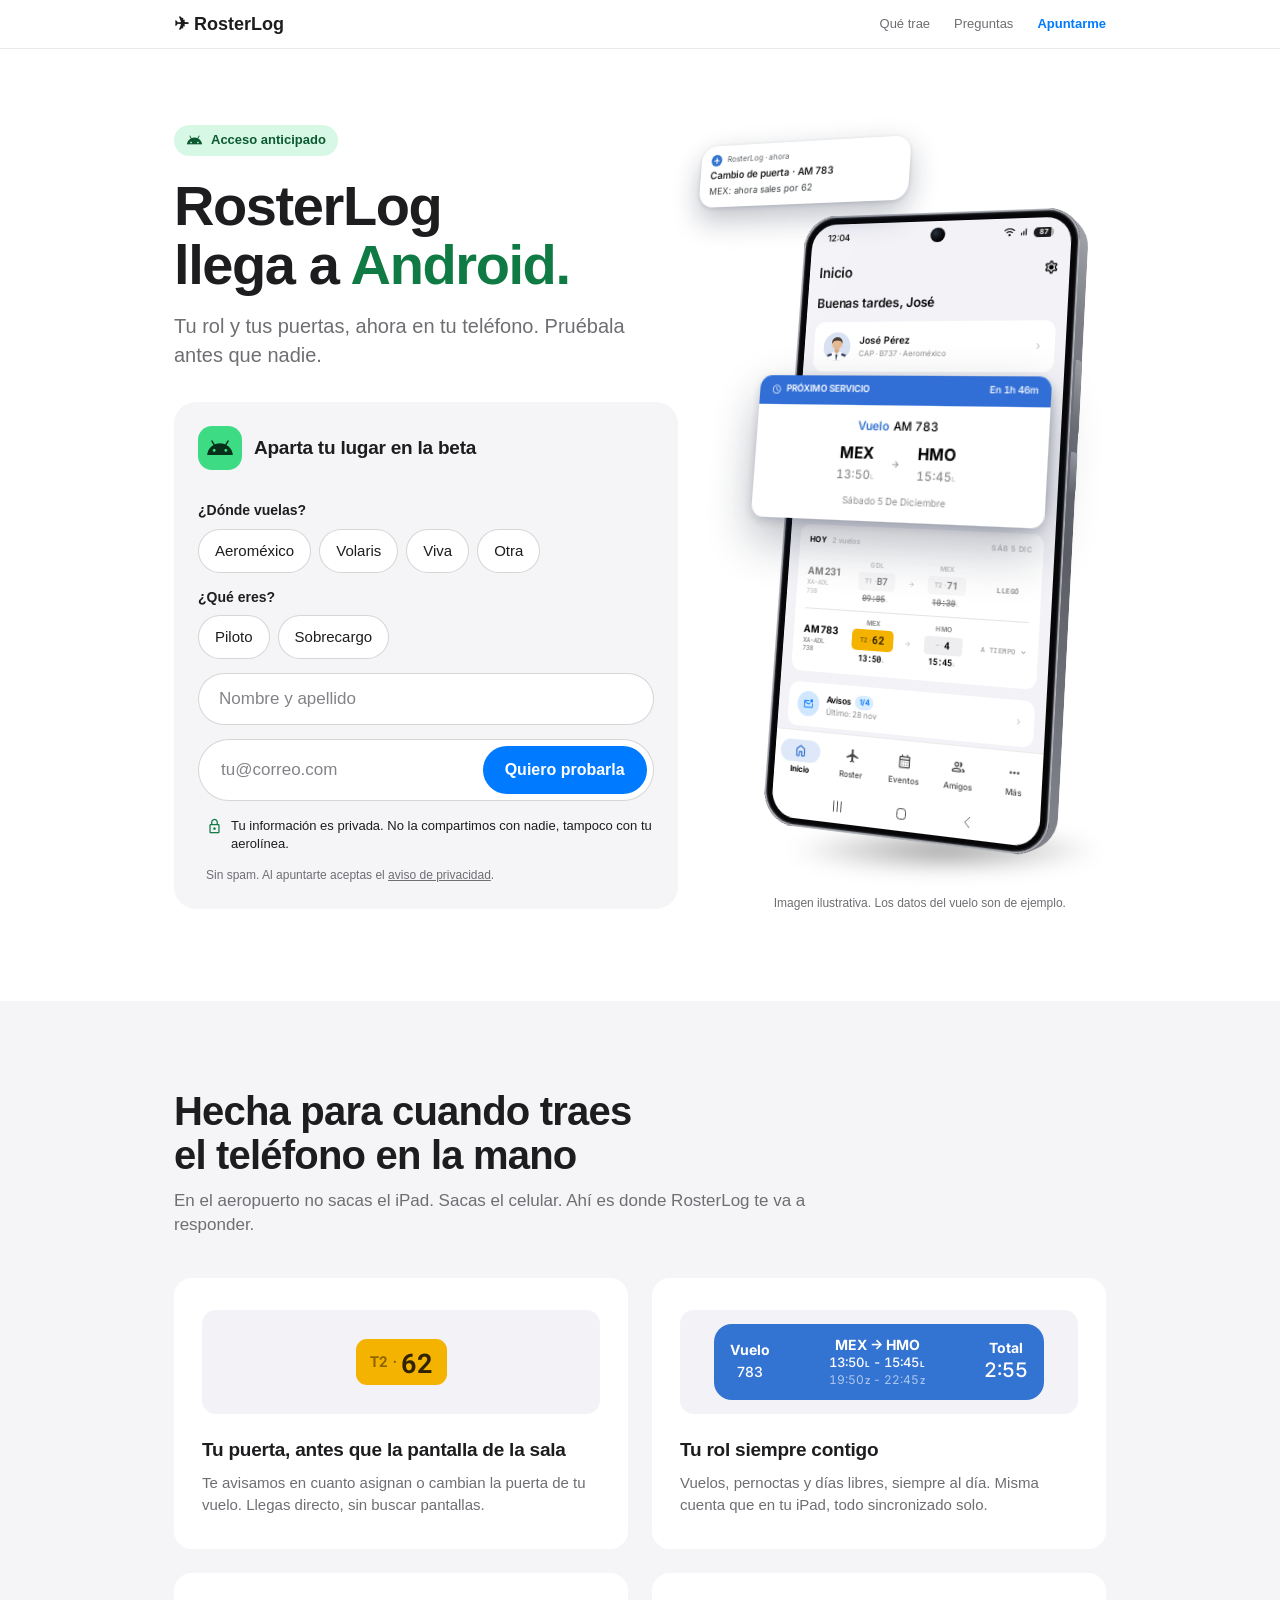
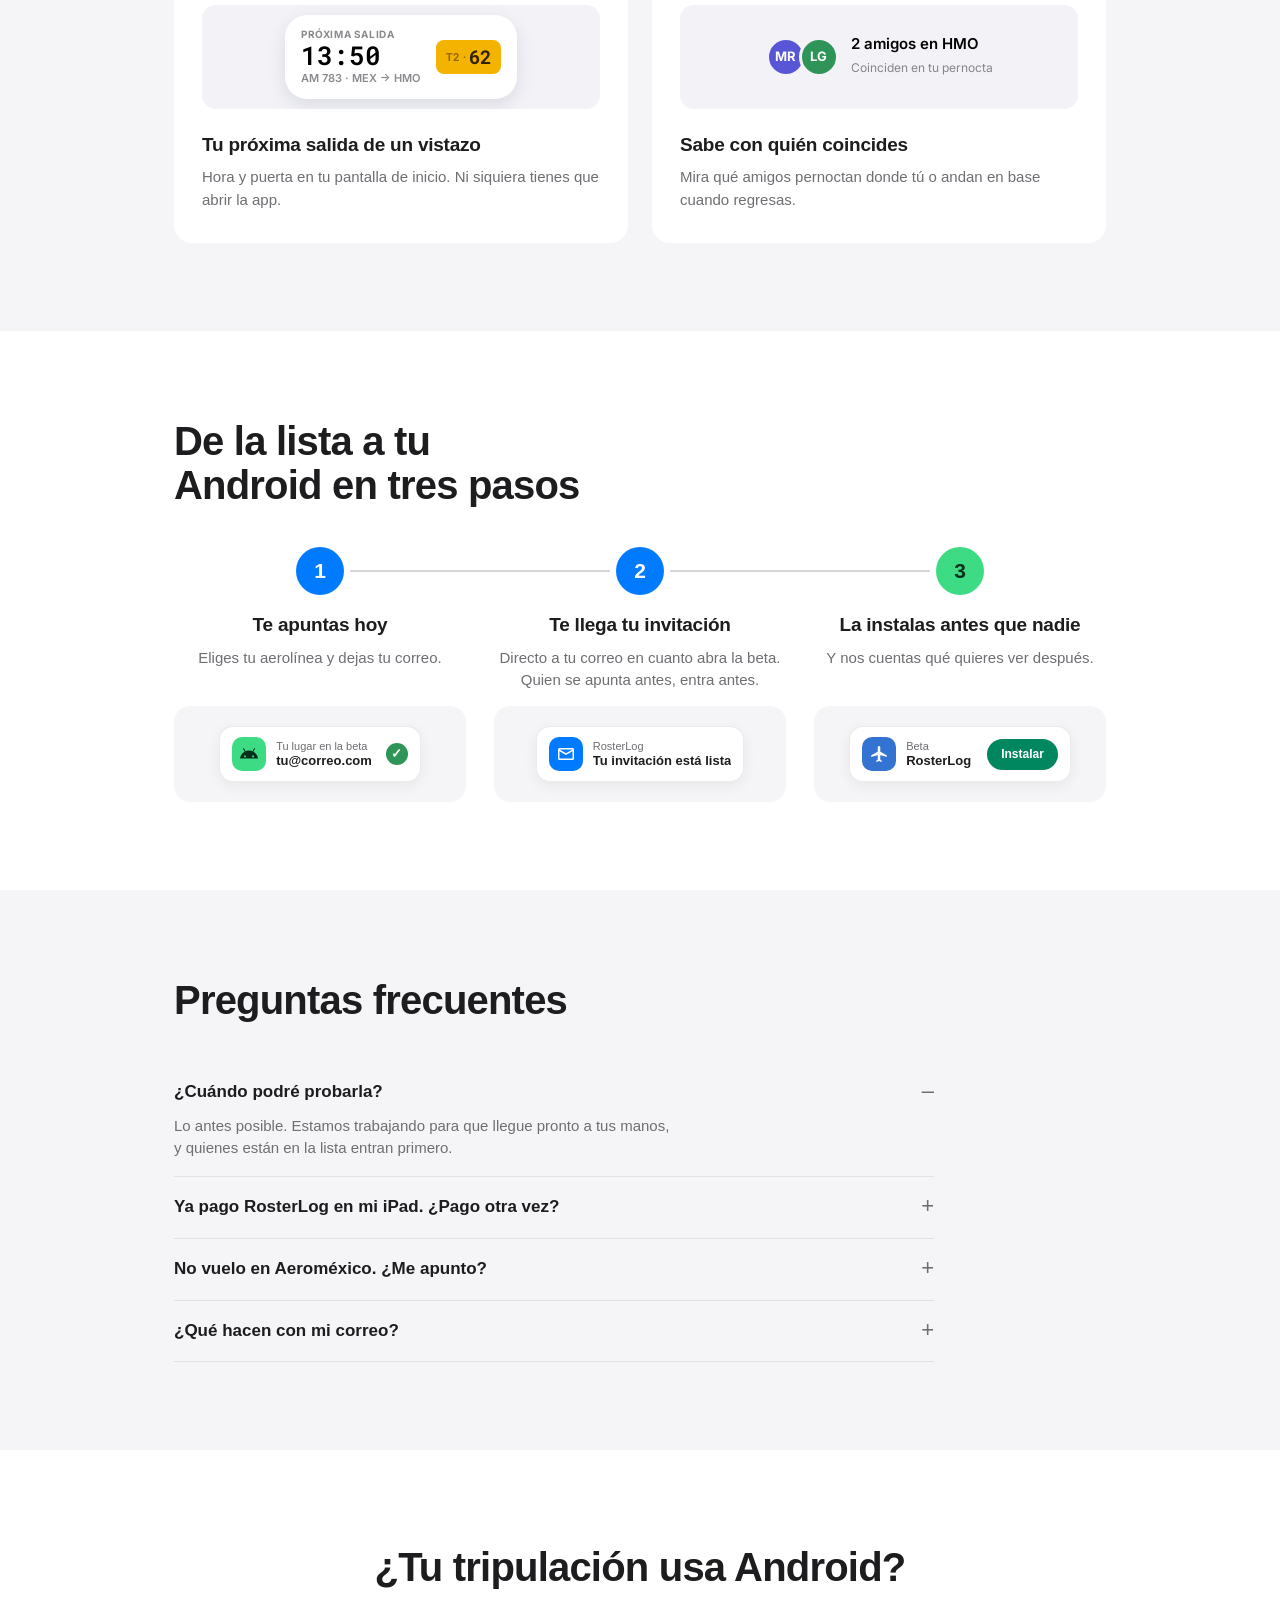
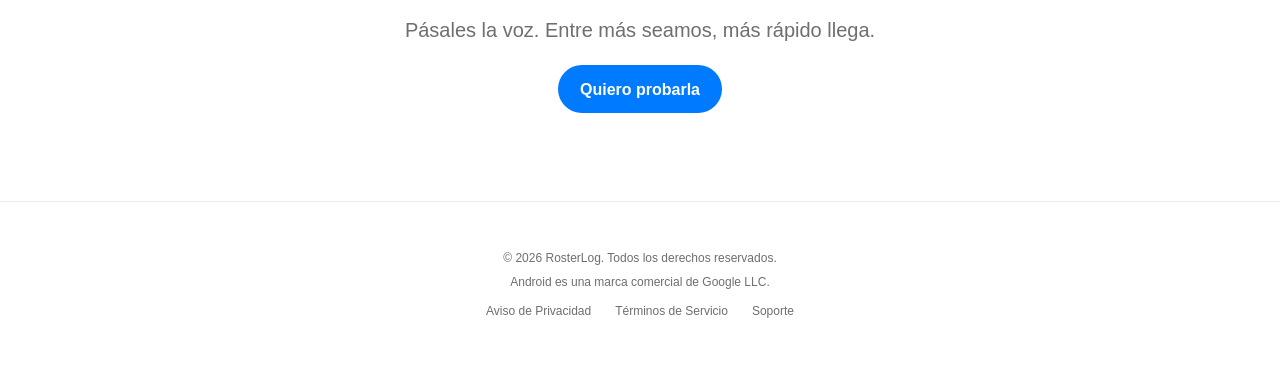
==== commit 36e4c003: "feat(android): línea de confianza — la información del formulario no se comparte con nadie Co-Author" ====
--- a/android.html
+++ b/android.html
@@ -28,7 +28,7 @@
     <script defer data-domain="rosterlog.app" src="https://plausible.io/js/script.js"></script>
     <script src="assets/theme.js"></script>
     <link rel="stylesheet" href="https://fonts.googleapis.com/css2?family=Inter:wght@400;500;600;700&family=Roboto+Mono:wght@500;600&display=swap">
-    <link rel="stylesheet" href="https://fonts.googleapis.com/css2?family=Material+Symbols+Rounded:opsz,wght,FILL,GRAD@24,400,1,0&icon_names=android,arrow_forward,calendar_month,chevron_right,expand_more,flight,group,home,mail,mark_email_unread,more_horiz,schedule,settings,signal_cellular_alt,wifi&display=block">
+    <link rel="stylesheet" href="https://fonts.googleapis.com/css2?family=Material+Symbols+Rounded:opsz,wght,FILL,GRAD@24,400,1,0&icon_names=android,arrow_forward,calendar_month,chevron_right,expand_more,flight,group,home,lock,mail,mark_email_unread,more_horiz,schedule,settings,signal_cellular_alt,wifi&display=block">
 <style>
 /* Tokens del sitio rosterlog.app (index.html), tal cual */
 :root {
@@ -177,6 +177,8 @@
 .btn[disabled] { opacity: 0.6; cursor: progress; }
 .sr { position: absolute; width: 1px; height: 1px; overflow: hidden; clip-path: inset(50%); white-space: nowrap; }
 .err { font-size: 13px; color: var(--danger); font-weight: 500; padding-left: 8px; }
+.priv { display: flex; align-items: flex-start; gap: 8px; font-size: 13px; line-height: 1.4; color: var(--text); padding-left: 8px; margin-top: 2px; }
+.priv .ms { font-size: 17px; color: var(--android); flex: none; margin-top: 1px; }
 .fine { font-size: 12px; color: var(--text-secondary); padding-left: 8px; }
 .fine a { color: inherit; }
 
@@ -537,6 +539,7 @@
               <button class="btn" type="submit" id="enviar">Quiero probarla</button>
             </div>
             <p class="err" id="err" role="alert" hidden></p>
+            <p class="priv"><span class="ms">lock</span><span>Tu información es privada. No la compartimos con nadie, tampoco con tu aerolínea.</span></p>
             <p class="fine">Sin spam. Al apuntarte aceptas el <a href="privacy.html">aviso de privacidad</a>.</p>
           </form>
 
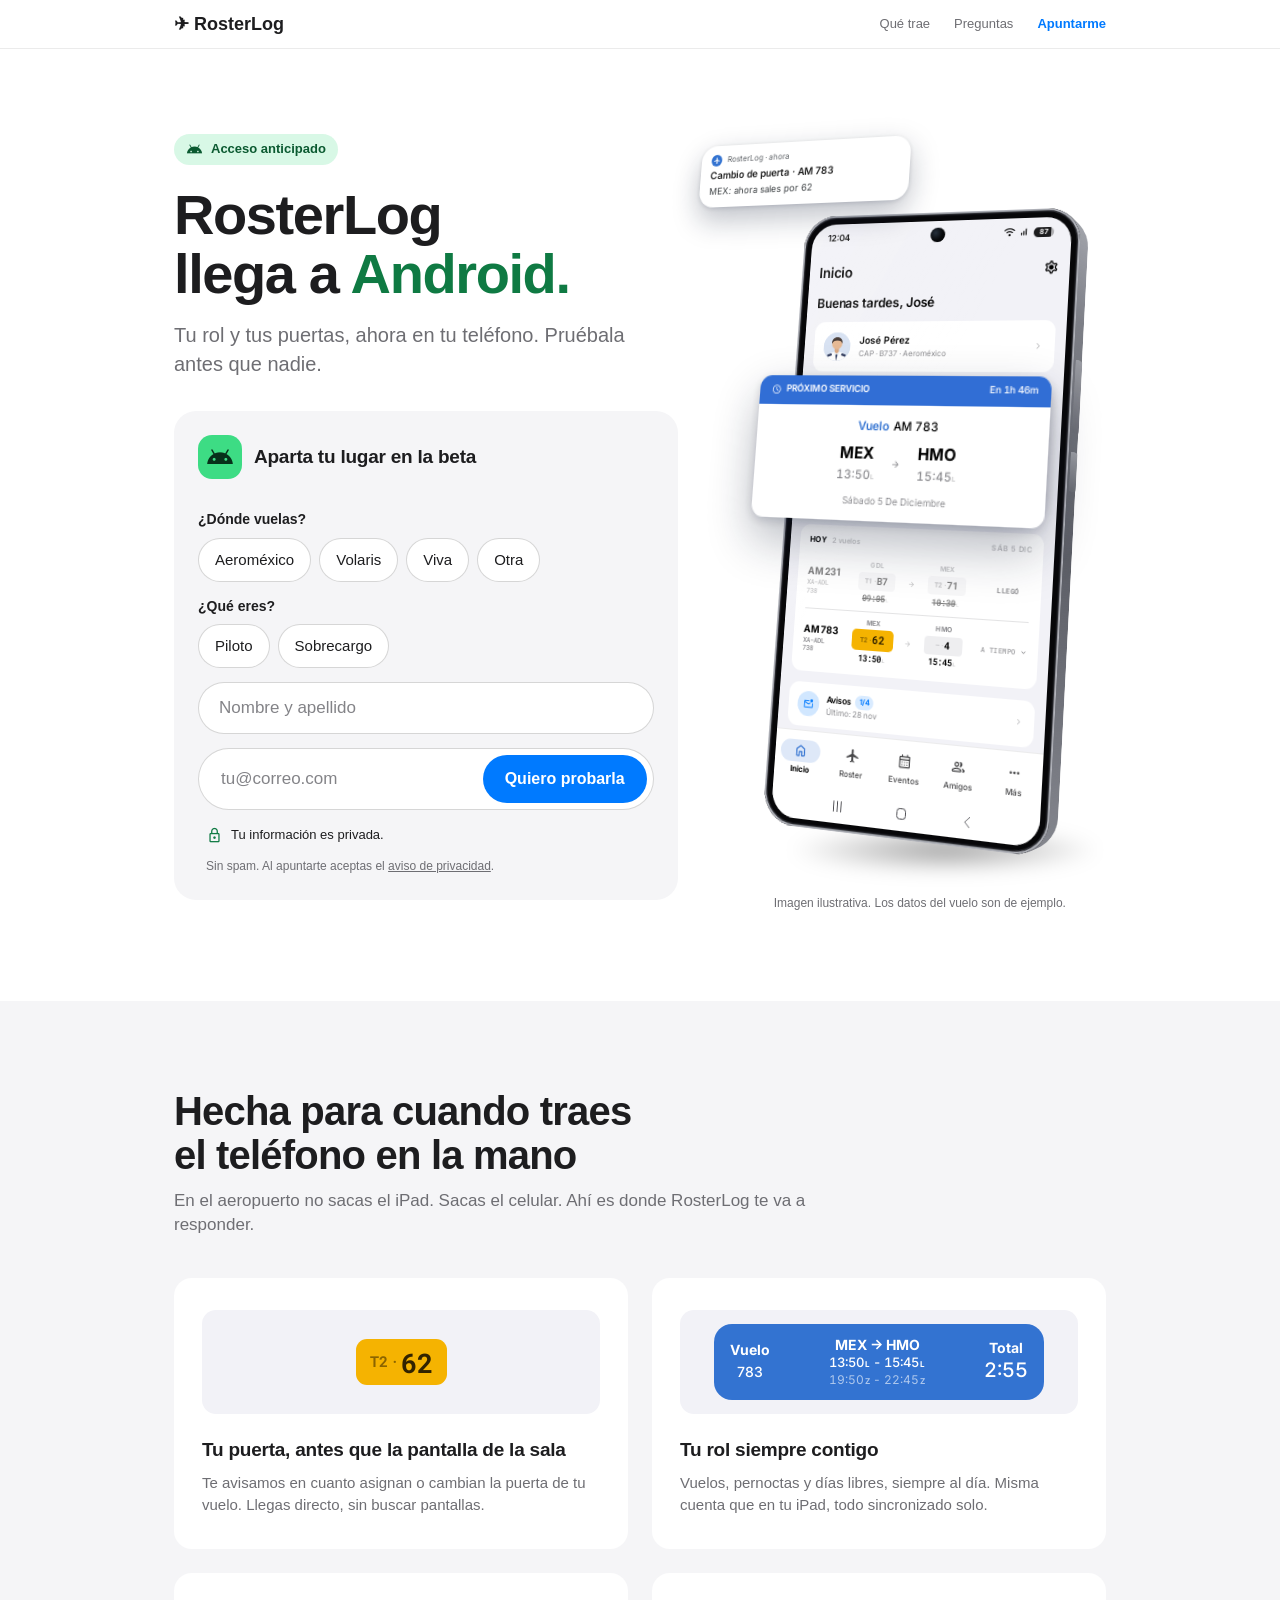
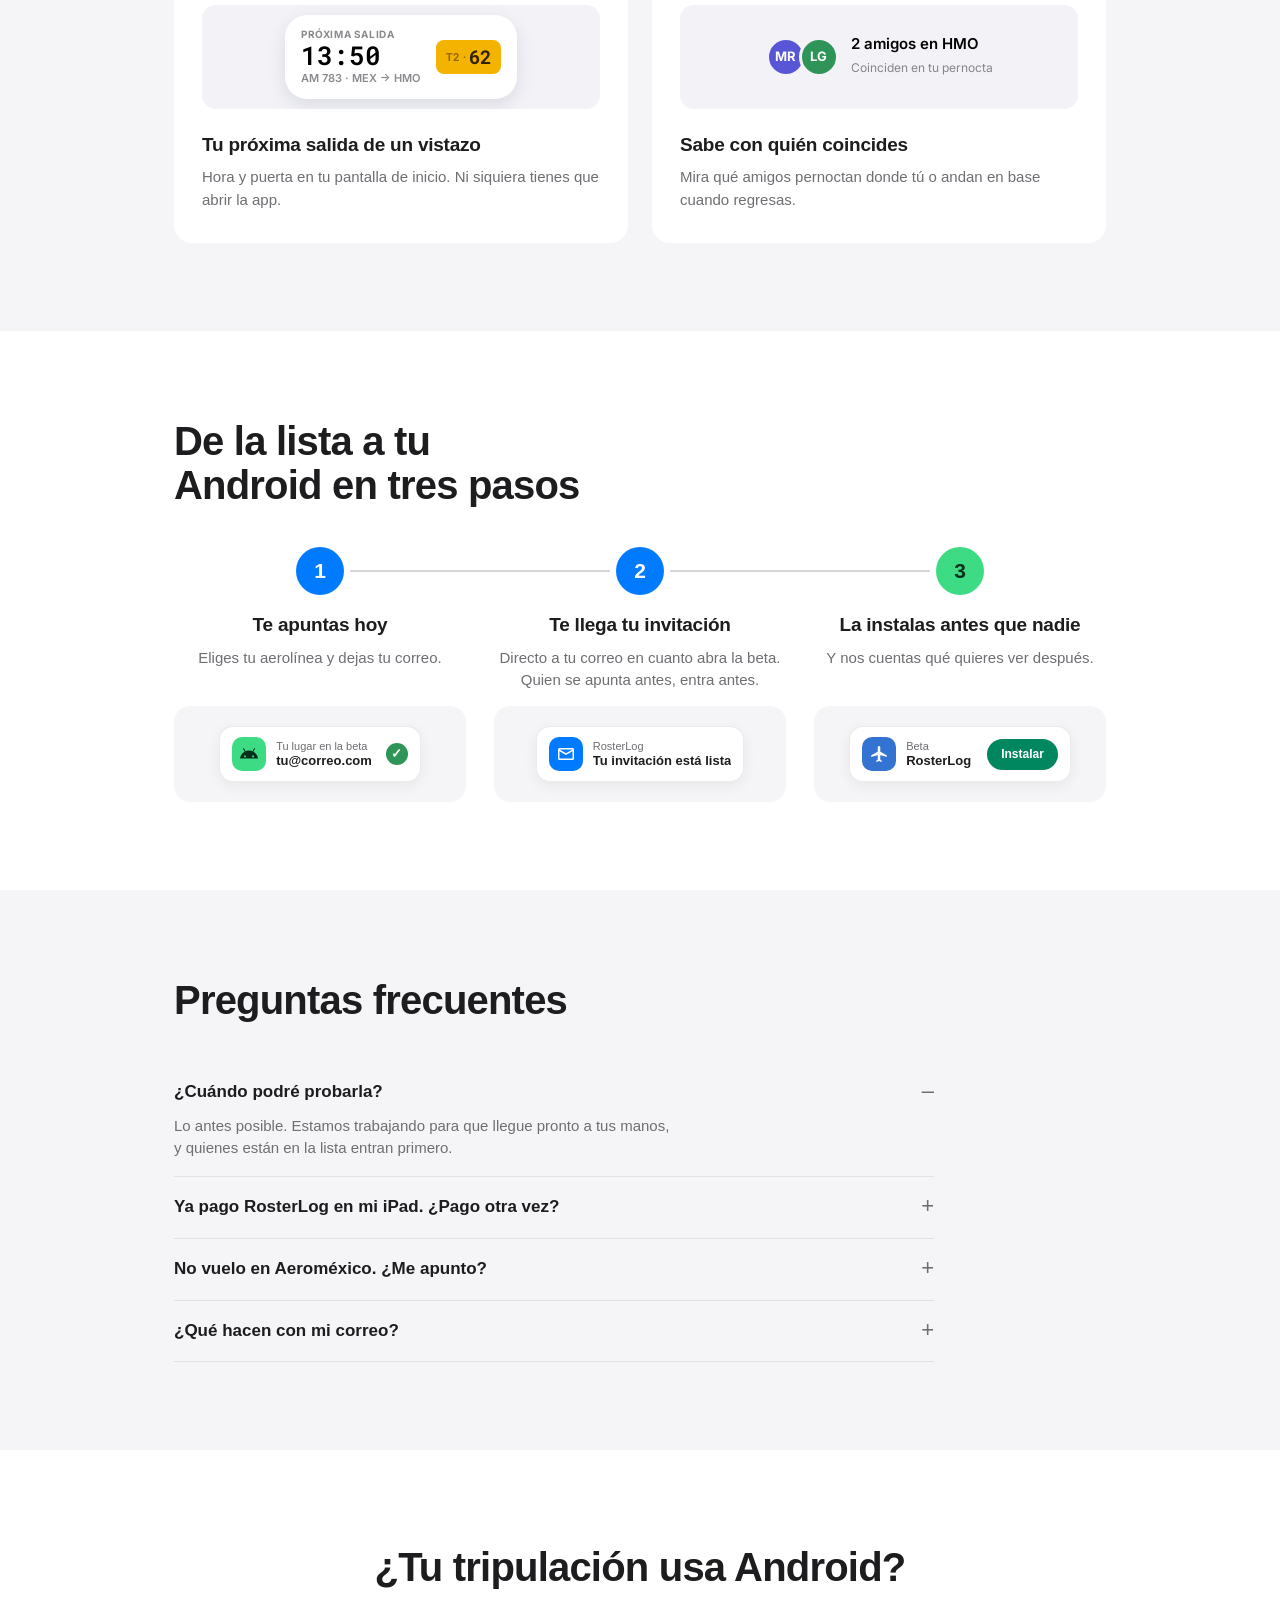
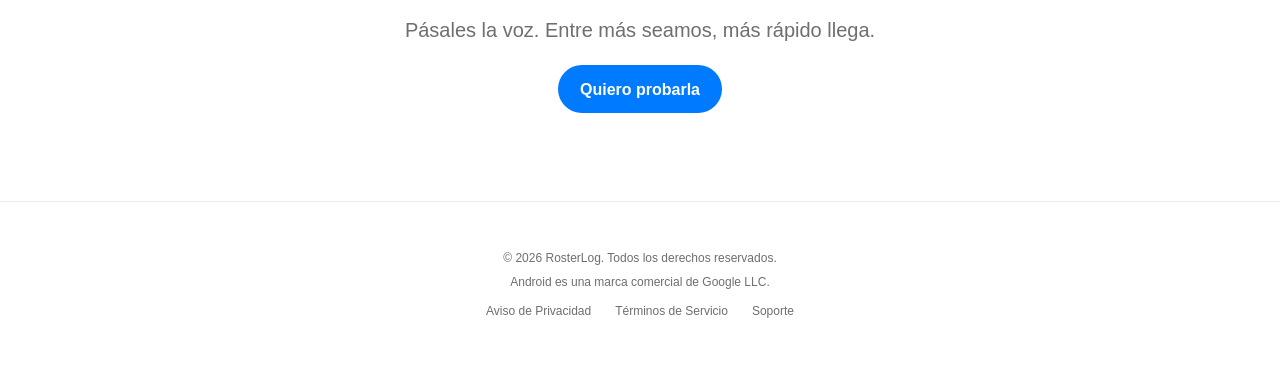
==== commit cb050b5e: "copy(android): la línea de confianza queda en «Tu información es privada.» Co-Authored-By: Claude Fa" ====
--- a/android.html
+++ b/android.html
@@ -539,7 +539,7 @@
               <button class="btn" type="submit" id="enviar">Quiero probarla</button>
             </div>
             <p class="err" id="err" role="alert" hidden></p>
-            <p class="priv"><span class="ms">lock</span><span>Tu información es privada. No la compartimos con nadie, tampoco con tu aerolínea.</span></p>
+            <p class="priv"><span class="ms">lock</span><span>Tu información es privada.</span></p>
             <p class="fine">Sin spam. Al apuntarte aceptas el <a href="privacy.html">aviso de privacidad</a>.</p>
           </form>
 
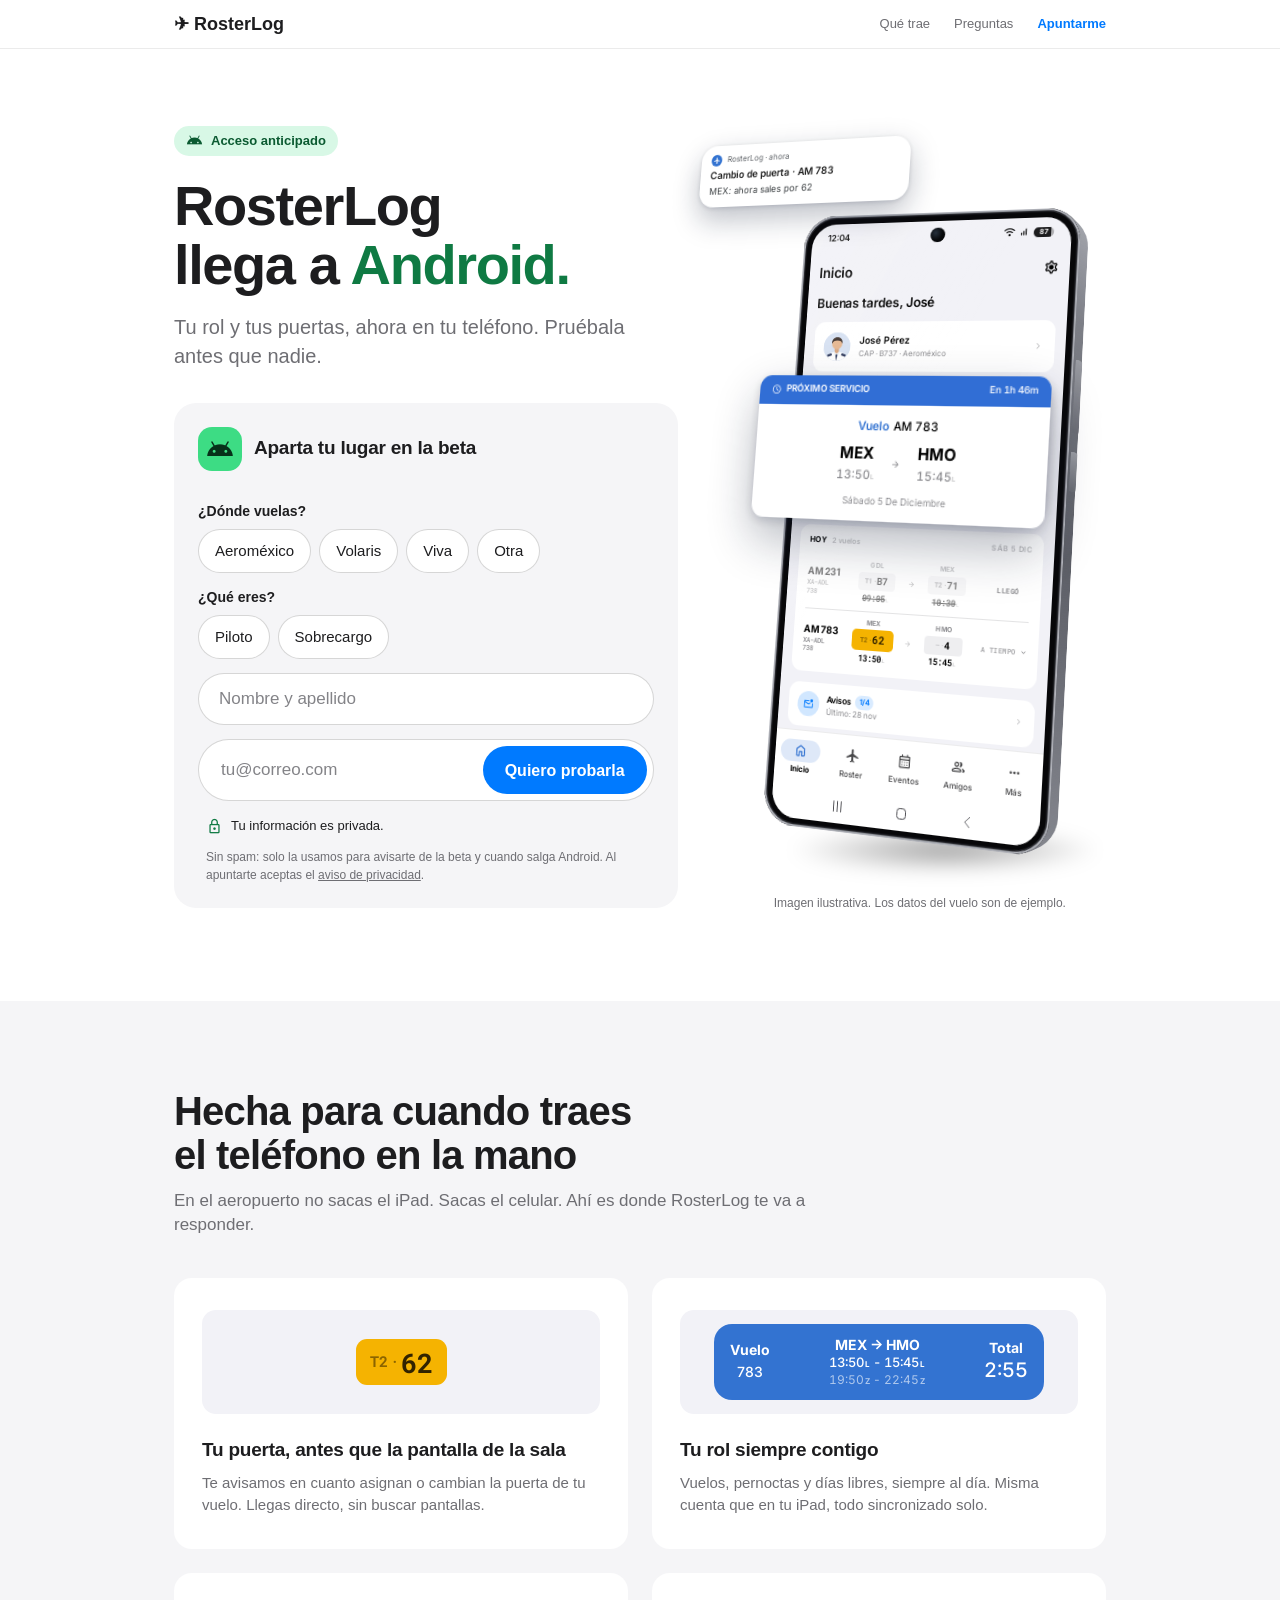
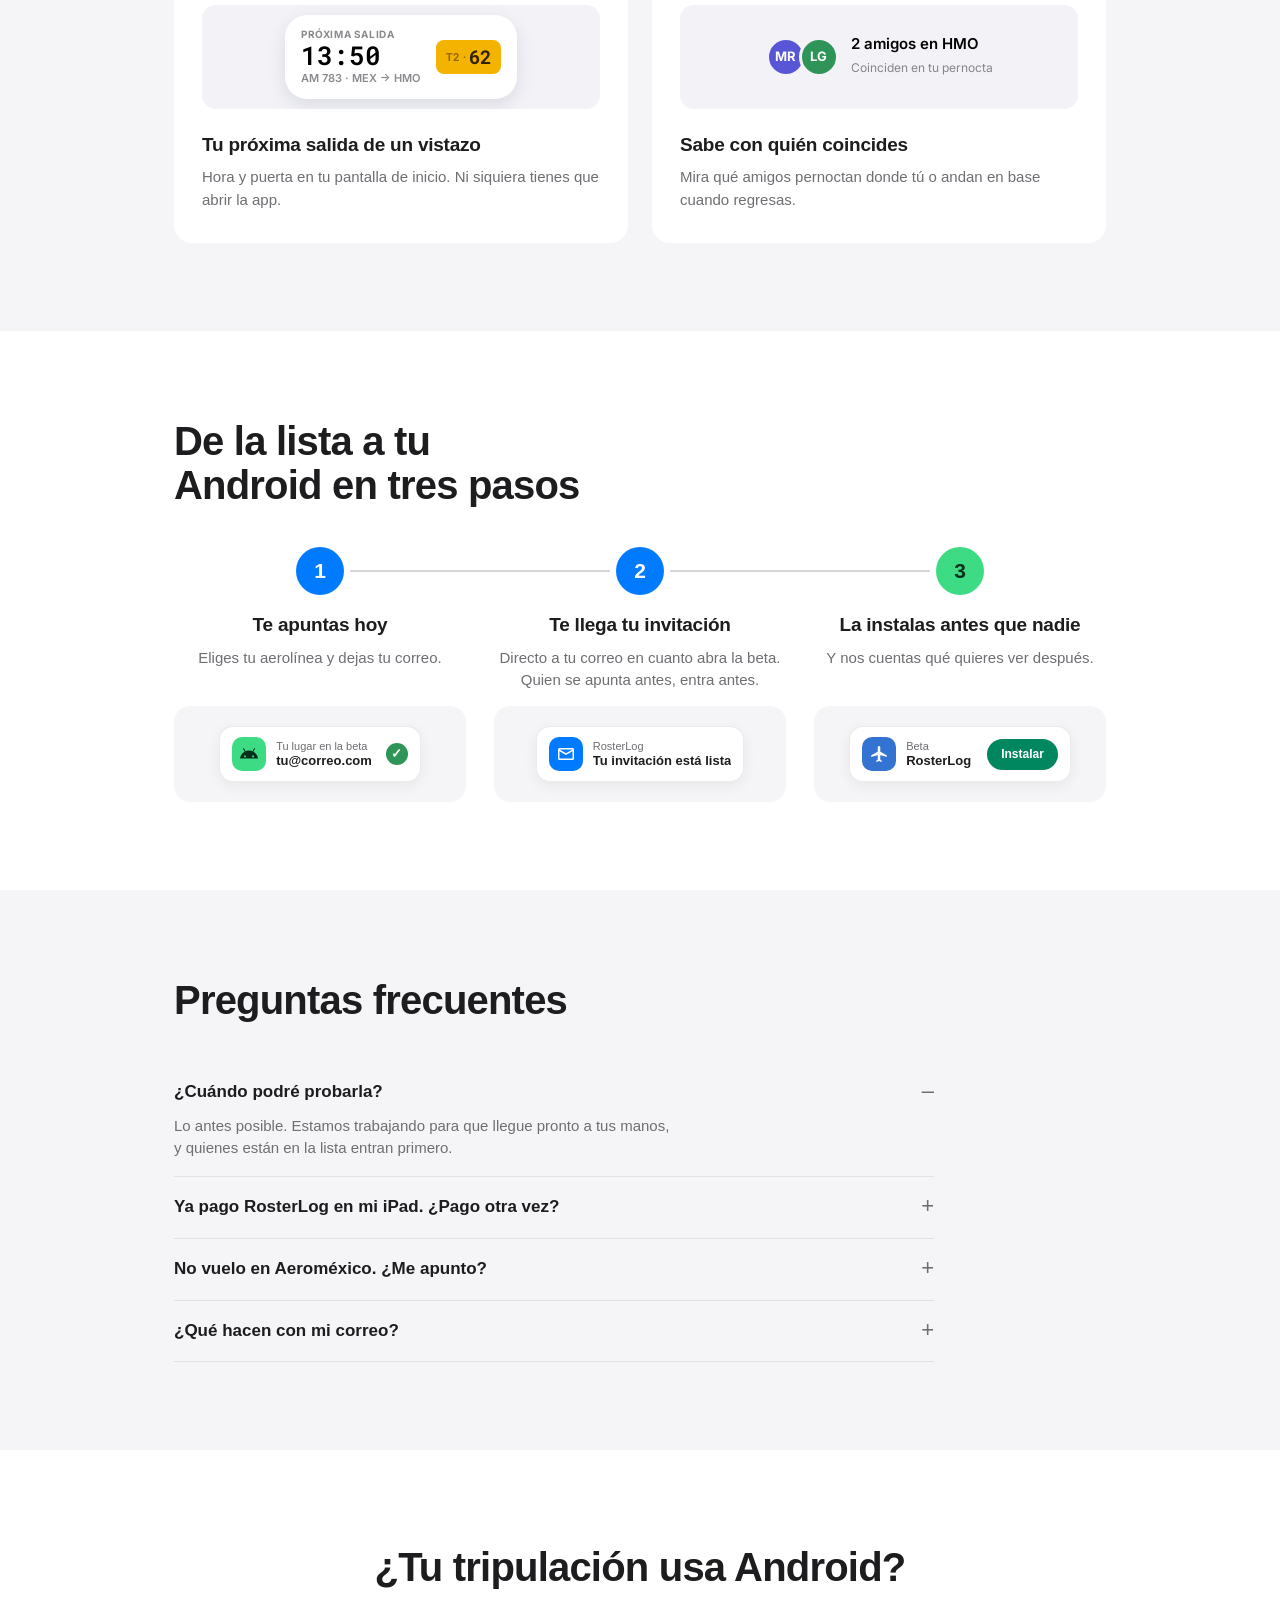
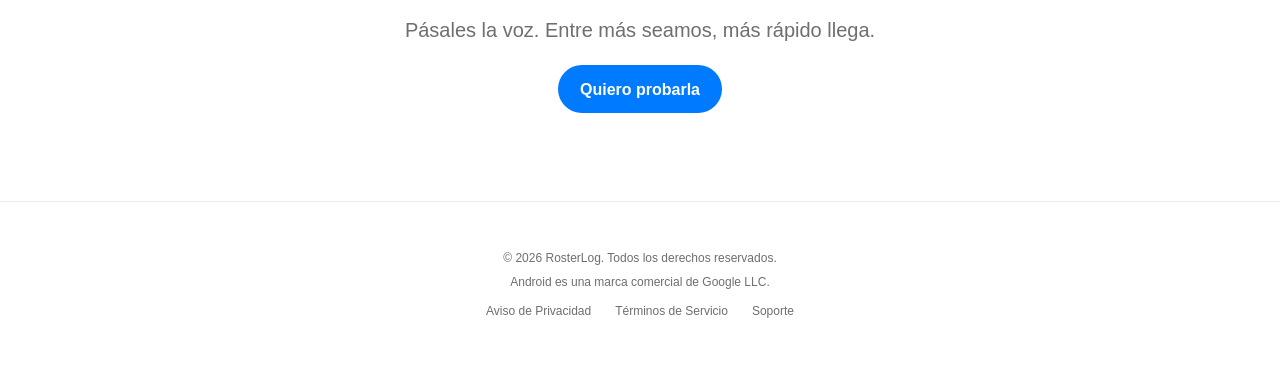
==== commit 100400c8: "feat(legal): aviso de privacidad y términos 2026-10 (LFPDPPP) Aviso integral corregido contra el cód" ====
--- a/android.html
+++ b/android.html
@@ -540,7 +540,7 @@
             </div>
             <p class="err" id="err" role="alert" hidden></p>
             <p class="priv"><span class="ms">lock</span><span>Tu información es privada.</span></p>
-            <p class="fine">Sin spam. Al apuntarte aceptas el <a href="privacy.html">aviso de privacidad</a>.</p>
+            <p class="fine">Sin spam: solo la usamos para avisarte de la beta y cuando salga Android. Al apuntarte aceptas el <a href="privacy.html">aviso de privacidad</a>.</p>
           </form>
 
           <div class="done" id="done" hidden>
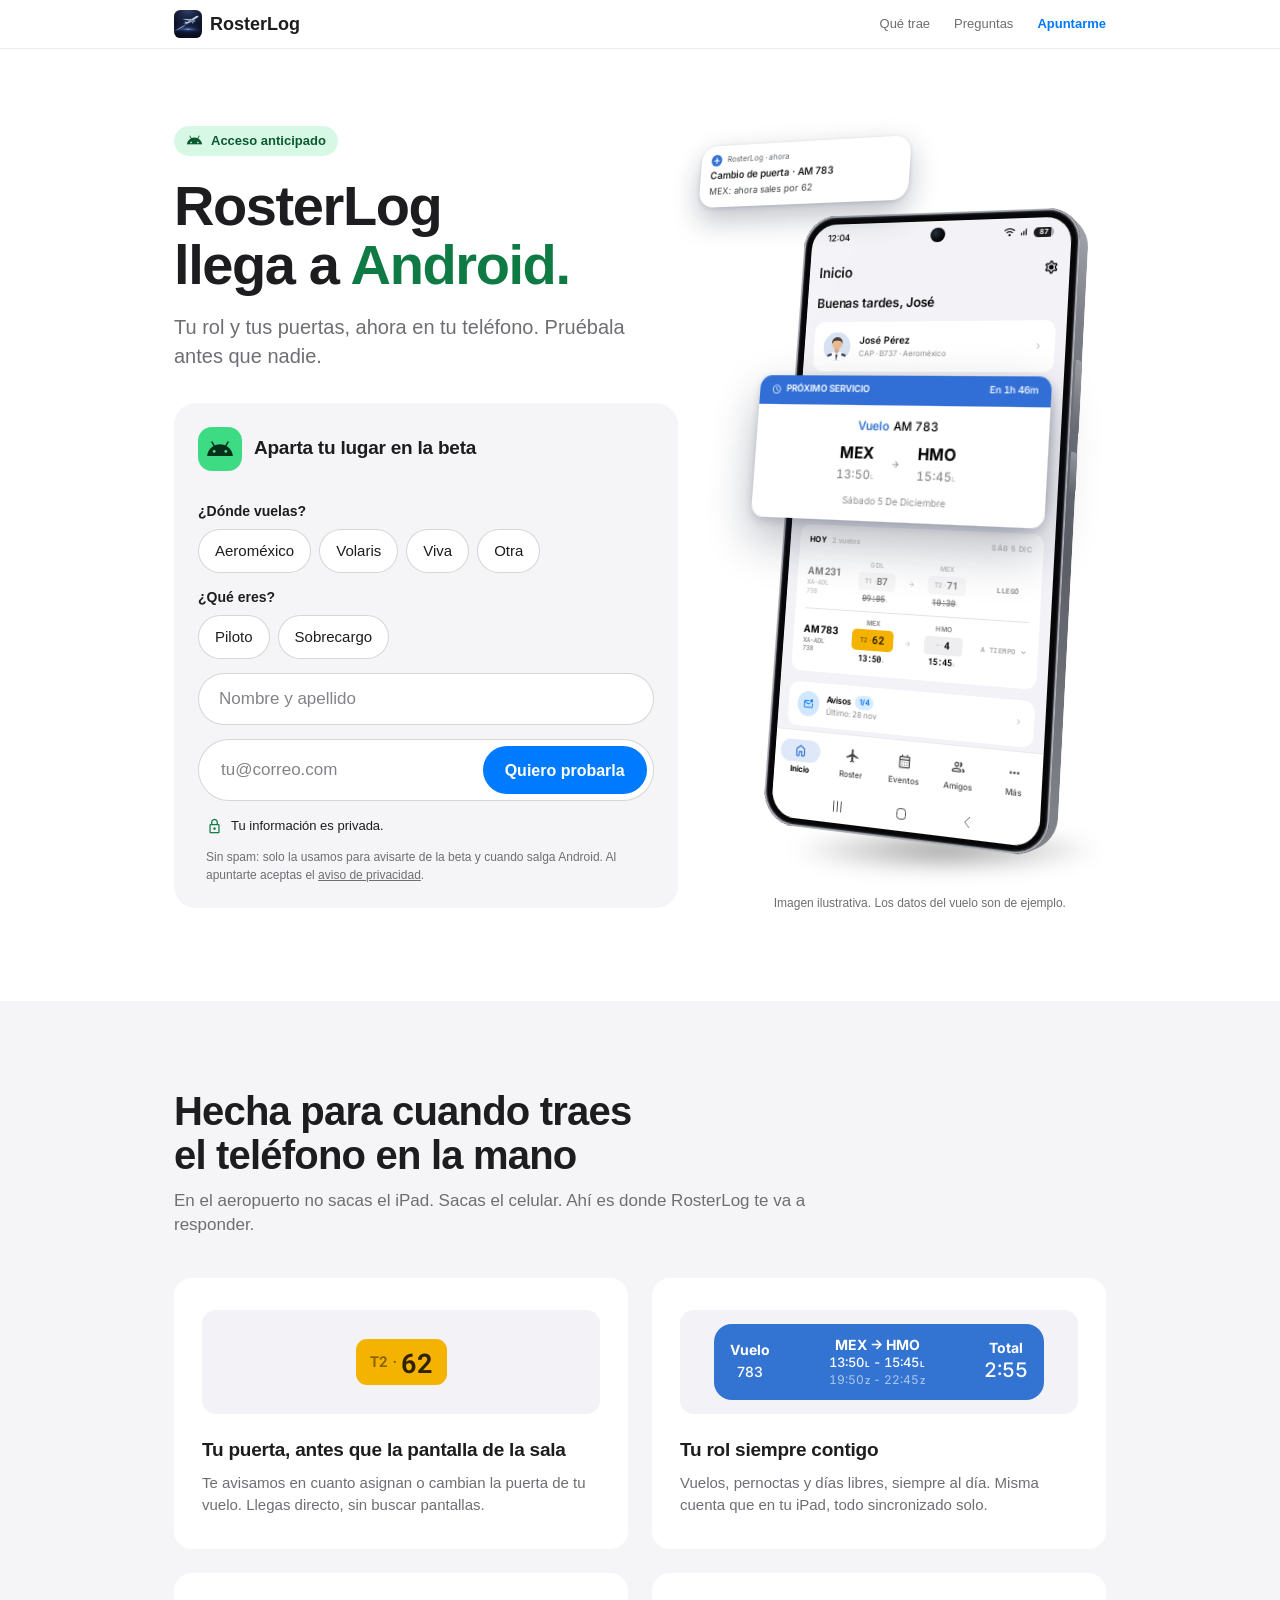
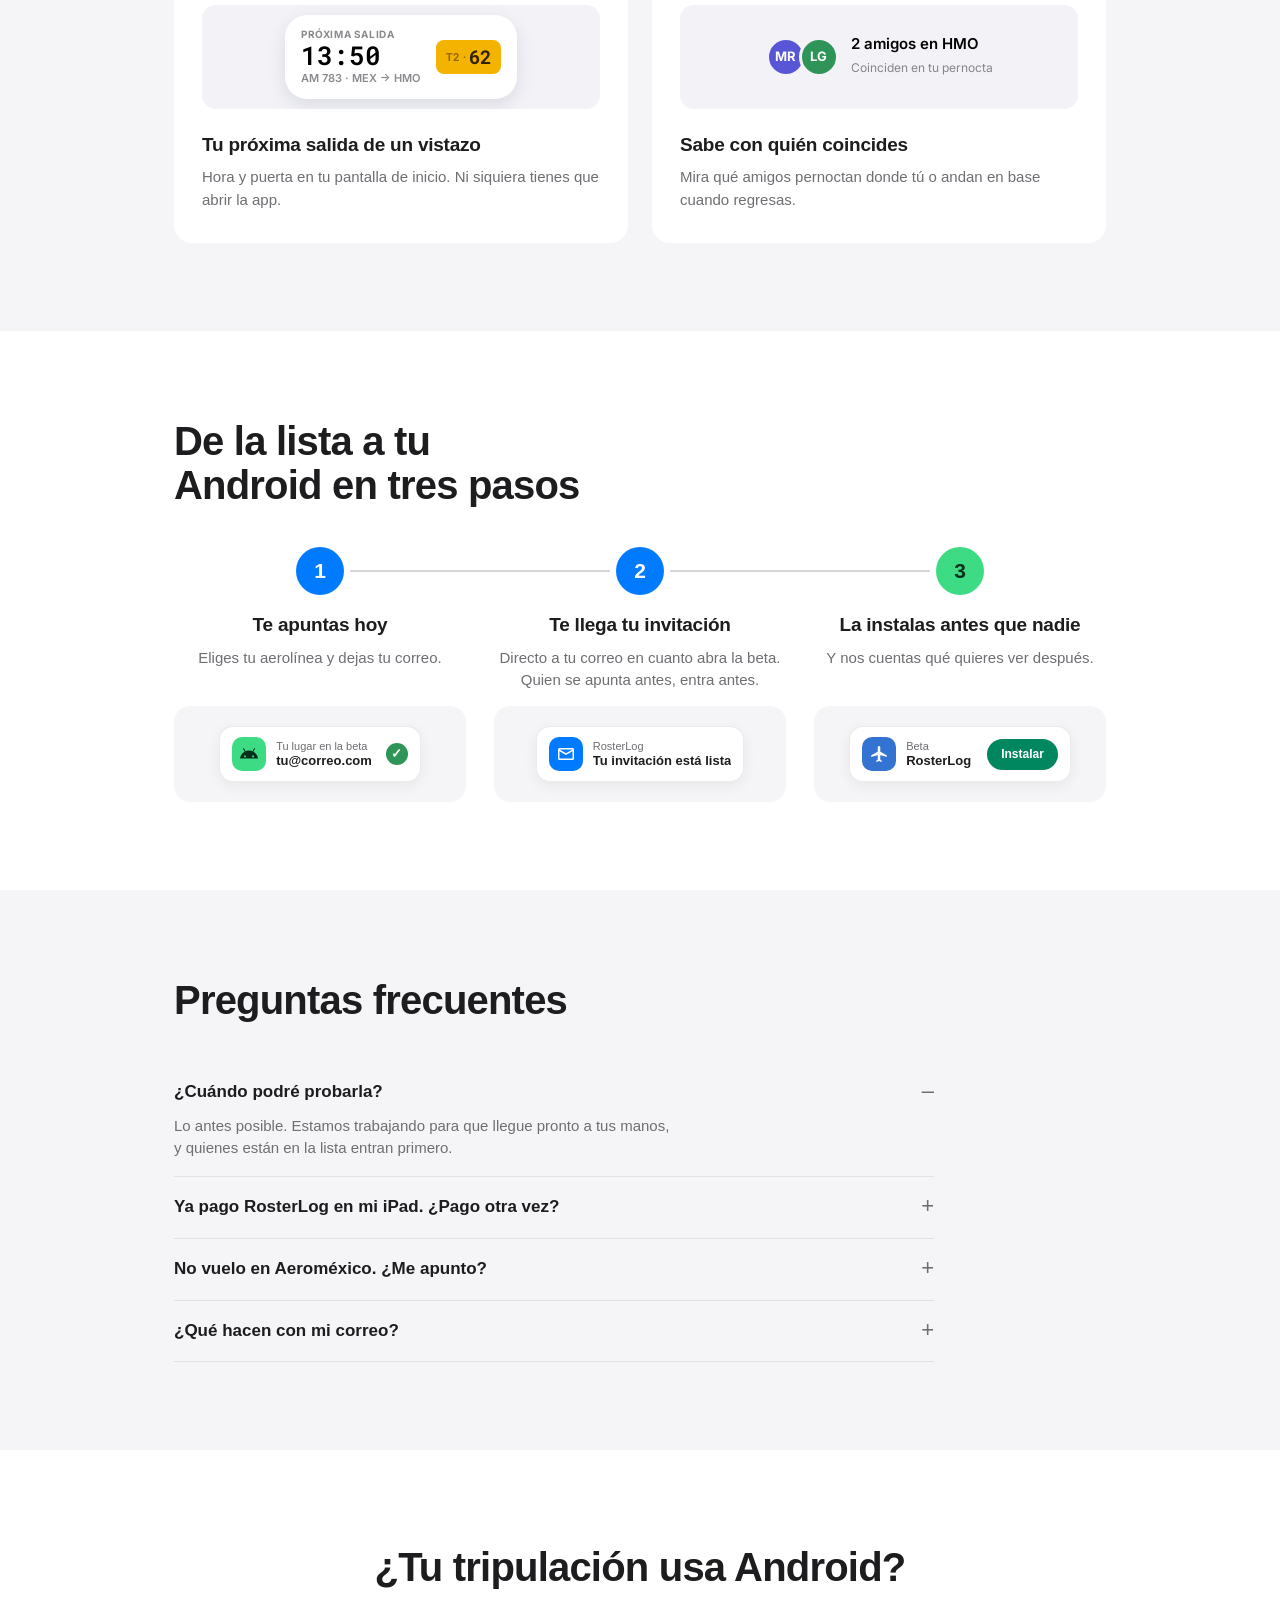
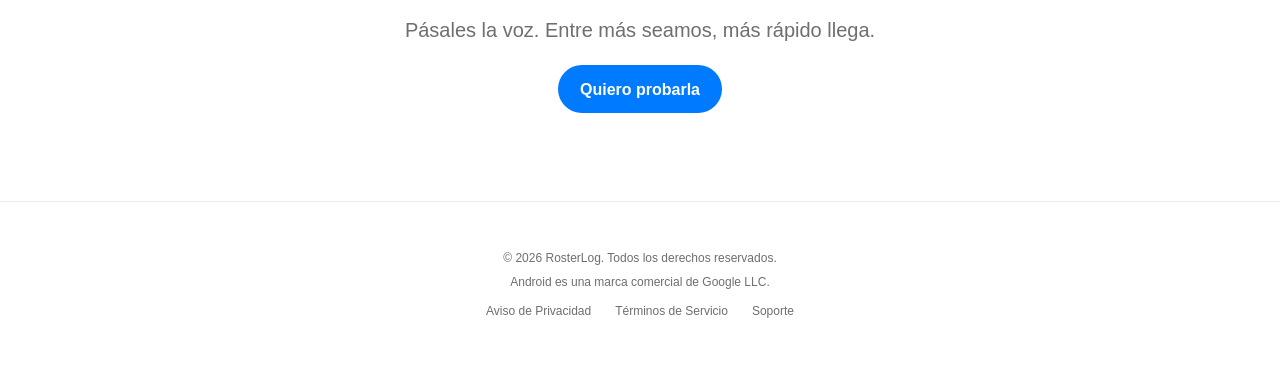
==== commit 81918fbf: "marca: logo oficial en todo el sitio — íconos en todas las páginas, encabezado con el logo y vista p" ====
--- a/android.html
+++ b/android.html
@@ -4,6 +4,9 @@
     <meta charset="UTF-8">
     <meta name="viewport" content="width=device-width, initial-scale=1.0, viewport-fit=cover">
     <title>RosterLog para Android — Acceso anticipado</title>
+    <link rel="icon" href="/favicon.ico" sizes="any">
+    <link rel="icon" type="image/png" sizes="48x48" href="/assets/favicon-48.png">
+    <link rel="apple-touch-icon" href="/assets/apple-touch-icon.png">
     <meta name="description" content="RosterLog llega a Android. Tu rol y tus puertas en tu teléfono. Apúntate y pruébala antes que nadie.">
     <meta name="theme-color" content="#3DDC84">
     <link rel="canonical" href="https://rosterlog.app/android">
@@ -119,6 +122,7 @@
 }
 .nav .wrap { display: flex; align-items: center; justify-content: space-between; height: 48px; gap: 16px; }
 .logo { font-size: 18px; font-weight: 700; color: var(--text); text-decoration: none; display: flex; align-items: center; gap: 8px; }
+.logo img { width: 28px; height: 28px; border-radius: 22.5%; flex: none; }
 .nav-links { display: flex; align-items: center; gap: 24px; }
 .nav-links a { font-size: 13px; color: var(--text-secondary); text-decoration: none; }
 .nav-links a:hover { color: var(--text); }
@@ -489,7 +493,7 @@
 
 <nav class="nav" aria-label="Principal">
   <div class="wrap">
-    <a class="logo" href="/">&#9992; RosterLog</a>
+    <a class="logo" href="/"><img src="/assets/app-icon.webp" width="28" height="28" alt="">RosterLog</a>
     <div class="nav-links">
       <a class="hide-sm" href="#incluye">Qué trae</a>
       <a class="hide-sm" href="#preguntas">Preguntas</a>
